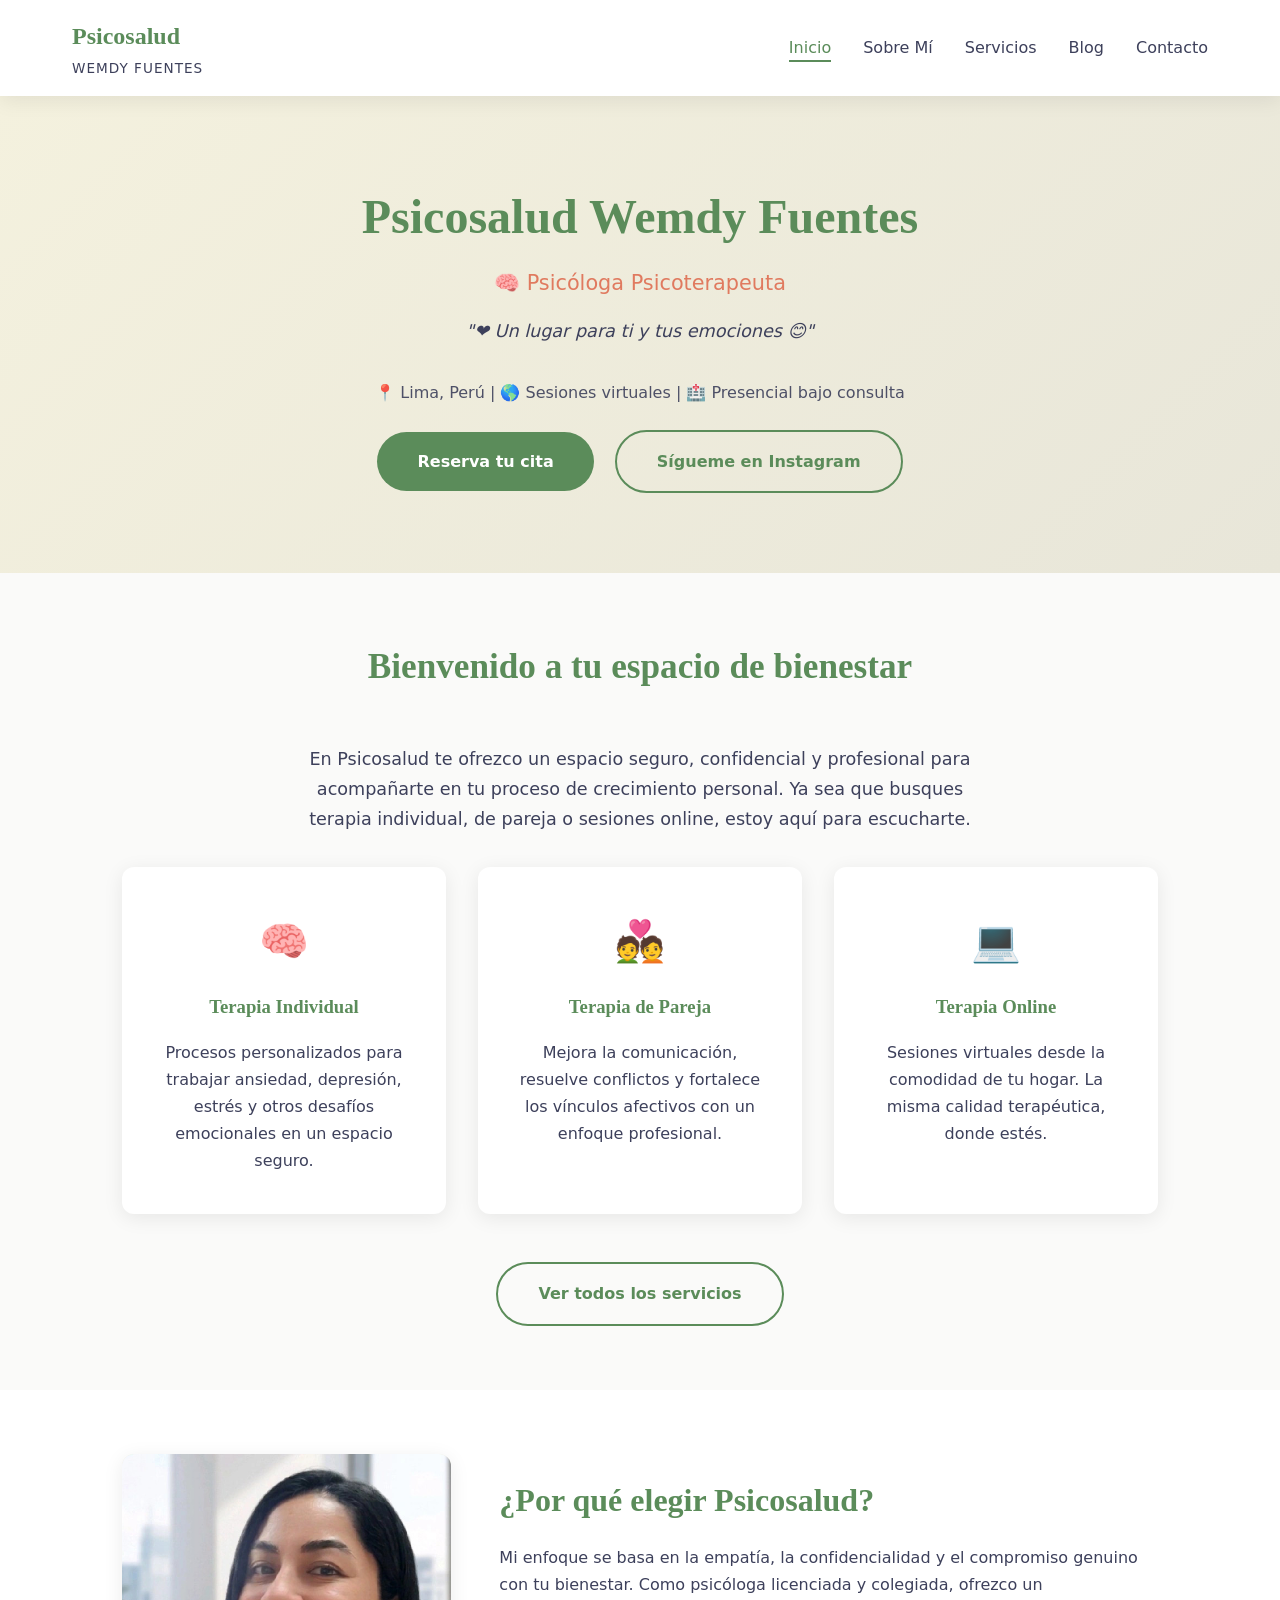
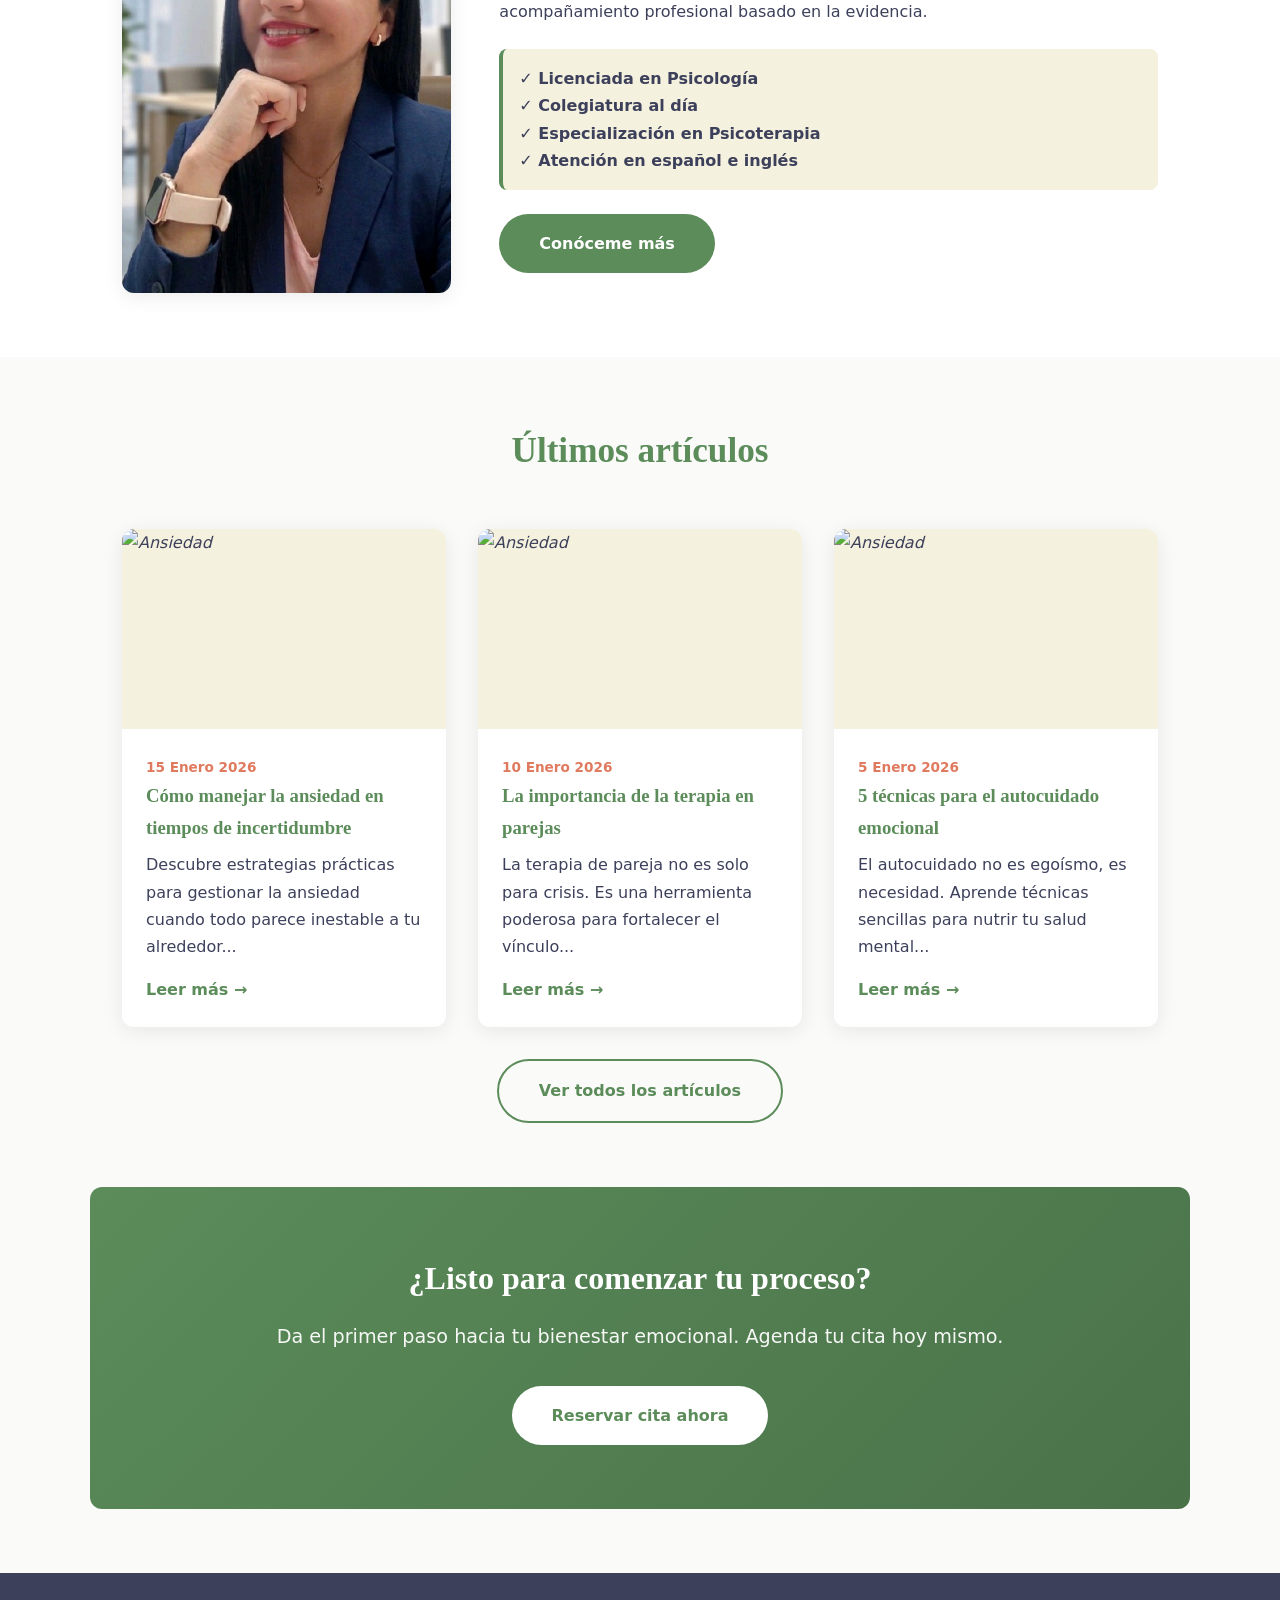
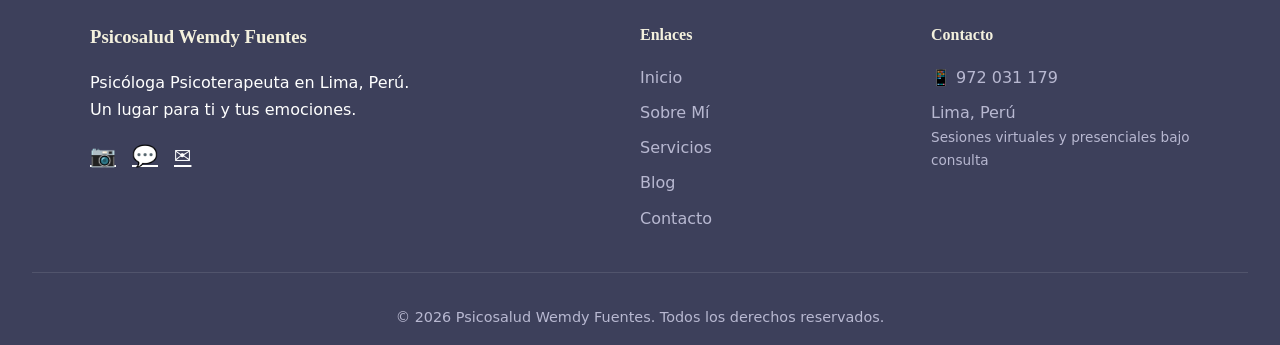
==== index.html @ 4d45596e "primera version web psicosalud wemdy fuentes" ====
<!DOCTYPE html>
<html lang="es">
<head>
  <meta charset="UTF-8">
  <meta name="viewport" content="width=device-width, initial-scale=1.0">
  <meta name="description" content="Psicosalud Wemdy Fuentes - Psicóloga Psicoterapeuta en Lima, Perú. Terapia online y presencial. Un lugar para ti y tus emociones.">
  <title>Psicosalud Wemdy Fuentes | Psicóloga Psicoterapeuta en Lima</title>
  <link rel="stylesheet" href="css/style.css">
</head>
<body>
  <div id="header-placeholder"></div>

  <section class="hero">
    <div class="hero-content">
      <h1>Psicosalud Wemdy Fuentes</h1>
      <p class="subtitle">🧠 Psicóloga Psicoterapeuta</p>
      <p class="tagline">"❤️ Un lugar para ti y tus emociones 😊"</p>
      <p style="margin-bottom: 1.5rem; font-size: 1rem; opacity: 0.9;">
        📍 Lima, Perú | 🌎 Sesiones virtuales | 🏥 Presencial bajo consulta
      </p>
      <a href="contacto.html" class="btn btn-primary">Reserva tu cita</a>
      <a href="https://www.instagram.com/psicosalud.wemdyfuentes" target="_blank" class="btn btn-outline" style="margin-left: 1rem;">Sígueme en Instagram</a>
    </div>
  </section>

  <section class="container">
    <h2 class="section-title">Bienvenido a tu espacio de bienestar</h2>
    <p style="text-align: center; max-width: 700px; margin: 0 auto 2rem; font-size: 1.1rem;">
      En Psicosalud te ofrezco un espacio seguro, confidencial y profesional para 
      acompañarte en tu proceso de crecimiento personal. Ya sea que busques terapia 
      individual, de pareja o sesiones online, estoy aquí para escucharte.
    </p>
    
    <div class="cards-grid">
      <div class="card">
        <div class="card-icon">🧠</div>
        <h3>Terapia Individual</h3>
        <p>Procesos personalizados para trabajar ansiedad, depresión, estrés y otros desafíos emocionales en un espacio seguro.</p>
      </div>
      <div class="card">
        <div class="card-icon">💑</div>
        <h3>Terapia de Pareja</h3>
        <p>Mejora la comunicación, resuelve conflictos y fortalece los vínculos afectivos con un enfoque profesional.</p>
      </div>
      <div class="card">
        <div class="card-icon">💻</div>
        <h3>Terapia Online</h3>
        <p>Sesiones virtuales desde la comodidad de tu hogar. La misma calidad terapéutica, donde estés.</p>
      </div>
    </div>
    
    <div style="text-align: center; margin-top: 3rem;">
      <a href="servicios.html" class="btn btn-outline">Ver todos los servicios</a>
    </div>
  </section>

  <section class="about-section">
    <div class="container about-content">
        <div class="about-img">
        <img src="images/wemdy.jpg" alt="Wemdy Fuentes - Psicóloga Psicoterapeuta en Lima" style="width:100%; height:100%; object-fit:cover; border-radius:12px;">
        </div>
      <div class="about-text">
        <h2>¿Por qué elegir Psicosalud?</h2>
        <p>
          Mi enfoque se basa en la empatía, la confidencialidad y el compromiso 
          genuino con tu bienestar. Como psicóloga licenciada y colegiada, ofrezco 
          un acompañamiento profesional basado en la evidencia.
        </p>
        <div class="credentials">
          <strong>✓ Licenciada en Psicología</strong><br>
          <strong>✓ Colegiatura al día</strong><br>
          <strong>✓ Especialización en Psicoterapia</strong><br>
          <strong>✓ Atención en español e inglés</strong>
        </div>
        <a href="sobre-mi.html" class="btn btn-primary">Conóceme más</a>
      </div>
    </div>
  </section>

  <section class="container">
    <h2 class="section-title">Últimos artículos</h2>
    <div class="blog-grid">
      <article class="blog-card">
            <div class="blog-card-img">
            <img src="https://images.unsplash.com/photo-1638274749450-30c893afe3d1?q=80&w=1335&auto=format&fit=crop&ixlib=rb-4.1.0&ixid=M3wxMjA3fDB8MHxwaG90by1wYWdlfHx8fGVufDB8fHx8fA%3D%3D" alt="Ansiedad" style="width:100%; height:100%; object-fit:cover;">
            </div>
        <div class="blog-card-content">
          <span class="date">15 Enero 2026</span>
          <h3>Cómo manejar la ansiedad en tiempos de incertidumbre</h3>
          <p>Descubre estrategias prácticas para gestionar la ansiedad cuando todo parece inestable a tu alrededor...</p>
          <a href="articulo-ejemplo.html" class="read-more">Leer más →</a>
        </div>
      </article>
      
      <article class="blog-card">
            <div class="blog-card-img">
            <img src="https://plus.unsplash.com/premium_photo-1700353612860-bd8ab8d71f05?q=80&w=2670&auto=format&fit=crop&ixlib=rb-4.1.0&ixid=M3wxMjA3fDB8MHxwaG90by1wYWdlfHx8fGVufDB8fHx8fA%3D%3D" alt="Ansiedad" style="width:100%; height:100%; object-fit:cover;">
            </div>
        <div class="blog-card-content">
          <span class="date">10 Enero 2026</span>
          <h3>La importancia de la terapia en parejas</h3>
          <p>La terapia de pareja no es solo para crisis. Es una herramienta poderosa para fortalecer el vínculo...</p>
          <a href="#" class="read-more">Leer más →</a>
        </div>
      </article>
      
      <article class="blog-card">
            <div class="blog-card-img">
            <img src="https://plus.unsplash.com/premium_photo-1675195905377-e78fccd629c9?q=80&w=1287&auto=format&fit=crop&ixlib=rb-4.1.0&ixid=M3wxMjA3fDB8MHxwaG90by1wYWdlfHx8fGVufDB8fHx8fA%3D%3D" alt="Ansiedad" style="width:100%; height:100%; object-fit:cover;">
            </div>
        <div class="blog-card-content">
          <span class="date">5 Enero 2026</span>
          <h3>5 técnicas para el autocuidado emocional</h3>
          <p>El autocuidado no es egoísmo, es necesidad. Aprende técnicas sencillas para nutrir tu salud mental...</p>
          <a href="#" class="read-more">Leer más →</a>
        </div>
      </article>
    </div>
    
    <div style="text-align: center; margin-top: 2rem;">
      <a href="blog.html" class="btn btn-outline">Ver todos los artículos</a>
    </div>
  </section>

  <section class="container" style="text-align: center; background: linear-gradient(135deg, var(--color-primary) 0%, #4a7249 100%); color: white; border-radius: var(--radius); padding: 4rem 2rem;">
    <h2 style="font-family: var(--font-heading); font-size: 2rem; margin-bottom: 1rem;">¿Listo para comenzar tu proceso?</h2>
    <p style="font-size: 1.2rem; margin-bottom: 2rem; opacity: 0.95;">
      Da el primer paso hacia tu bienestar emocional. Agenda tu cita hoy mismo.
    </p>
    <a href="contacto.html" class="btn" style="background: white; color: var(--color-primary);">Reservar cita ahora</a>
  </section>

  <div id="footer-placeholder"></div>
  <script src="js/main.js"></script>
</body>
</html>
---- css/style.css ----
:root {
  --color-primary: #5B8C5A;    /* Verde bosque - calma y crecimiento */
  --color-secondary: #F4F1DE;  /* Beige cálido */
  --color-accent: #E07A5F;     /* Terracota suave - calidez humana */
  --color-text: #3D405B;       /* Azul grisáceo */
  --color-light: #FFFFFF;
  --color-bg: #FAFAF9;
  --font-main: 'Segoe UI', system-ui, -apple-system, sans-serif;
  --font-heading: 'Georgia', 'Times New Roman', serif;
  --shadow: 0 4px 20px rgba(0,0,0,0.08);
  --radius: 12px;
}

* { margin: 0; padding: 0; box-sizing: border-box; }

body {
  font-family: var(--font-main);
  color: var(--color-text);
  background-color: var(--color-bg);
  line-height: 1.7;
}

/* ===== HEADER ===== */
header {
  background: var(--color-light);
  box-shadow: var(--shadow);
  position: sticky;
  top: 0;
  z-index: 1000;
}

.header-container {
  max-width: 1200px;
  margin: 0 auto;
  padding: 1rem 2rem;
  display: flex;
  justify-content: space-between;
  align-items: center;
}

.logo a {
  text-decoration: none;
  color: var(--color-primary);
  font-family: var(--font-heading);
  font-size: 1.5rem;
  font-weight: bold;
}

.logo span {
  display: block;
  font-size: 0.85rem;
  color: var(--color-text);
  font-family: var(--font-main);
  font-weight: 400;
  letter-spacing: 1px;
}

nav ul {
  display: flex;
  list-style: none;
  gap: 2rem;
}

nav a {
  text-decoration: none;
  color: var(--color-text);
  font-weight: 500;
  transition: color 0.3s;
  position: relative;
}

nav a:hover, nav a.active {
  color: var(--color-primary);
}

nav a.active::after {
  content: '';
  position: absolute;
  bottom: -5px;
  left: 0;
  width: 100%;
  height: 2px;
  background: var(--color-primary);
}

.mobile-menu-btn {
  display: none;
  background: none;
  border: none;
  font-size: 1.5rem;
  cursor: pointer;
  color: var(--color-primary);
}

/* ===== HERO ===== */
.hero {
  background: linear-gradient(135deg, var(--color-secondary) 0%, #E8E6D9 100%);
  padding: 5rem 2rem;
  text-align: center;
  position: relative;
  overflow: hidden;
}

.hero-content {
  max-width: 800px;
  margin: 0 auto;
}

.hero h1 {
  font-family: var(--font-heading);
  font-size: 3rem;
  color: var(--color-primary);
  margin-bottom: 0.5rem;
}

.hero .subtitle {
  font-size: 1.3rem;
  color: var(--color-accent);
  margin-bottom: 1rem;
  font-weight: 500;
}

.hero .tagline {
  font-size: 1.1rem;
  color: var(--color-text);
  margin-bottom: 2rem;
  font-style: italic;
}

/* ===== BOTONES ===== */
.btn {
  display: inline-block;
  padding: 1rem 2.5rem;
  border-radius: 50px;
  text-decoration: none;
  font-weight: 600;
  transition: all 0.3s;
  border: none;
  cursor: pointer;
  font-size: 1rem;
}

.btn-primary {
  background: var(--color-primary);
  color: white;
}

.btn-primary:hover {
  background: #4a7249;
  transform: translateY(-2px);
  box-shadow: 0 5px 15px rgba(91,140,90,0.3);
}

.btn-accent {
  background: var(--color-accent);
  color: white;
}

.btn-accent:hover {
  background: #c96a52;
  transform: translateY(-2px);
}

.btn-outline {
  background: transparent;
  color: var(--color-primary);
  border: 2px solid var(--color-primary);
}

.btn-outline:hover {
  background: var(--color-primary);
  color: white;
}

/* ===== SECCIONES ===== */
.container {
  max-width: 1100px;
  margin: 0 auto;
  padding: 4rem 2rem;
}

.section-title {
  font-family: var(--font-heading);
  font-size: 2.2rem;
  color: var(--color-primary);
  text-align: center;
  margin-bottom: 3rem;
}

/* ===== CARDS ===== */
.cards-grid {
  display: grid;
  grid-template-columns: repeat(auto-fit, minmax(280px, 1fr));
  gap: 2rem;
  margin-top: 2rem;
}

.card {
  background: white;
  padding: 2.5rem;
  border-radius: var(--radius);
  box-shadow: var(--shadow);
  transition: transform 0.3s;
  text-align: center;
}

.card:hover {
  transform: translateY(-5px);
}

.card-icon {
  font-size: 2.5rem;
  margin-bottom: 1rem;
}

.card h3 {
  color: var(--color-primary);
  margin-bottom: 1rem;
  font-family: var(--font-heading);
}

/* ===== ABOUT SECTION ===== */
.about-section {
  background: white;
}

.about-content {
  display: grid;
  grid-template-columns: 1fr 2fr;
  gap: 3rem;
  align-items: center;
}

.about-img {
  width: 100%;
  border-radius: var(--radius);
  box-shadow: var(--shadow);
  object-fit: cover;
  aspect-ratio: 3/4;
  background: var(--color-secondary); /* placeholder color */
  display: flex;
  align-items: center;
  justify-content: center;
  color: var(--color-text);
  font-style: italic;
}

.about-text h2 {
  font-family: var(--font-heading);
  color: var(--color-primary);
  margin-bottom: 1rem;
  font-size: 2rem;
}

.about-text .credentials {
  background: var(--color-secondary);
  padding: 1rem;
  border-radius: 8px;
  margin: 1.5rem 0;
  border-left: 4px solid var(--color-primary);
}

/* ===== SERVICIOS ===== */
.service-card {
  text-align: left;
  border-top: 4px solid var(--color-primary);
}

.service-card .duration {
  display: inline-block;
  background: var(--color-secondary);
  padding: 0.3rem 1rem;
  border-radius: 20px;
  font-size: 0.85rem;
  margin-bottom: 1rem;
  color: var(--color-text);
}

/* ===== BLOG ===== */
.blog-grid {
  display: grid;
  grid-template-columns: repeat(auto-fit, minmax(300px, 1fr));
  gap: 2rem;
}

.blog-card {
  background: white;
  border-radius: var(--radius);
  overflow: hidden;
  box-shadow: var(--shadow);
  transition: transform 0.3s;
}

.blog-card:hover {
  transform: translateY(-3px);
}

.blog-card-img {
  height: 200px;
  background: var(--color-secondary);
  display: flex;
  align-items: center;
  justify-content: center;
  color: var(--color-text);
  font-style: italic;
}

.blog-card-content {
  padding: 1.5rem;
}

.blog-card .date {
  color: var(--color-accent);
  font-size: 0.85rem;
  font-weight: 600;
  margin-bottom: 0.5rem;
}

.blog-card h3 {
  color: var(--color-primary);
  margin-bottom: 0.5rem;
  font-family: var(--font-heading);
}

.read-more {
  color: var(--color-primary);
  text-decoration: none;
  font-weight: 600;
  display: inline-flex;
  align-items: center;
  gap: 0.5rem;
  margin-top: 1rem;
}

/* ===== CONTACTO ===== */
.contact-grid {
  display: grid;
  grid-template-columns: 1fr 1fr;
  gap: 3rem;
}

.contact-info h3 {
  color: var(--color-primary);
  margin: 1.5rem 0 0.5rem;
  font-family: var(--font-heading);
}

.contact-item {
  display: flex;
  align-items: center;
  gap: 1rem;
  margin-bottom: 1rem;
}

.contact-item a {
  color: var(--color-text);
  text-decoration: none;
  transition: color 0.3s;
}

.contact-item a:hover {
  color: var(--color-primary);
}

.contact-form {
  background: white;
  padding: 2.5rem;
  border-radius: var(--radius);
  box-shadow: var(--shadow);
}

.form-group {
  margin-bottom: 1.5rem;
}

.form-group label {
  display: block;
  margin-bottom: 0.5rem;
  font-weight: 500;
  color: var(--color-primary);
}

.form-group input,
.form-group textarea,
.form-group select {
  width: 100%;
  padding: 0.8rem;
  border: 2px solid #e0e0e0;
  border-radius: 8px;
  font-family: inherit;
  font-size: 1rem;
  transition: border-color 0.3s;
}

.form-group input:focus,
.form-group textarea:focus,
.form-group select:focus {
  outline: none;
  border-color: var(--color-primary);
}

/* ===== CALENDLY ===== */
.calendly-container {
  background: white;
  padding: 2rem;
  border-radius: var(--radius);
  box-shadow: var(--shadow);
  margin-top: 2rem;
}

/* ===== FOOTER ===== */
footer {
  background: var(--color-text);
  color: white;
  padding: 3rem 2rem 1rem;
  margin-top: 4rem;
}

.footer-content {
  max-width: 1100px;
  margin: 0 auto;
  display: grid;
  grid-template-columns: 2fr 1fr 1fr;
  gap: 2rem;
  margin-bottom: 2rem;
}

.footer-brand h3 {
  font-family: var(--font-heading);
  color: var(--color-secondary);
  margin-bottom: 1rem;
}

.footer-links h4 {
  color: var(--color-secondary);
  margin-bottom: 1rem;
  font-family: var(--font-heading);
}

.footer-links a {
  color: #B8B8D1;
  text-decoration: none;
  display: block;
  margin-bottom: 0.5rem;
  transition: color 0.3s;
}

.footer-links a:hover {
  color: white;
}

.footer-bottom {
  text-align: center;
  padding-top: 2rem;
  border-top: 1px solid rgba(255,255,255,0.1);
  color: #B8B8D1;
  font-size: 0.9rem;
}

.social-links {
  display: flex;
  gap: 1rem;
  margin-top: 1rem;
}

.social-links a {
  color: white;
  font-size: 1.3rem;
  transition: color 0.3s;
}

.social-links a:hover {
  color: var(--color-accent);
}

/* ===== ARTICULO ===== */
.article-content {
  max-width: 800px;
  margin: 0 auto;
  background: white;
  padding: 3rem;
  border-radius: var(--radius);
  box-shadow: var(--shadow);
}

.article-meta {
  color: var(--color-accent);
  font-weight: 600;
  margin-bottom: 1rem;
}

.article-content h1 {
  font-family: var(--font-heading);
  color: var(--color-primary);
  font-size: 2.5rem;
  margin-bottom: 1.5rem;
  line-height: 1.2;
}

.article-content h2 {
  color: var(--color-primary);
  margin: 2rem 0 1rem;
  font-family: var(--font-heading);
}

.article-content p {
  margin-bottom: 1rem;
  text-align: justify;
}

/* ===== RESPONSIVE ===== */
@media (max-width: 768px) {
  .mobile-menu-btn { display: block; }
  
  nav ul {
    display: none;
    position: absolute;
    top: 100%;
    left: 0;
    width: 100%;
    background: white;
    flex-direction: column;
    padding: 1rem;
    box-shadow: var(--shadow);
    gap: 1rem;
  }
  
  nav ul.active { display: flex; }
  
  .hero h1 { font-size: 2rem; }
  
  .about-content,
  .contact-grid,
  .footer-content {
    grid-template-columns: 1fr;
  }
  
  .container { padding: 2rem 1rem; }
  
  .article-content { padding: 1.5rem; }
}
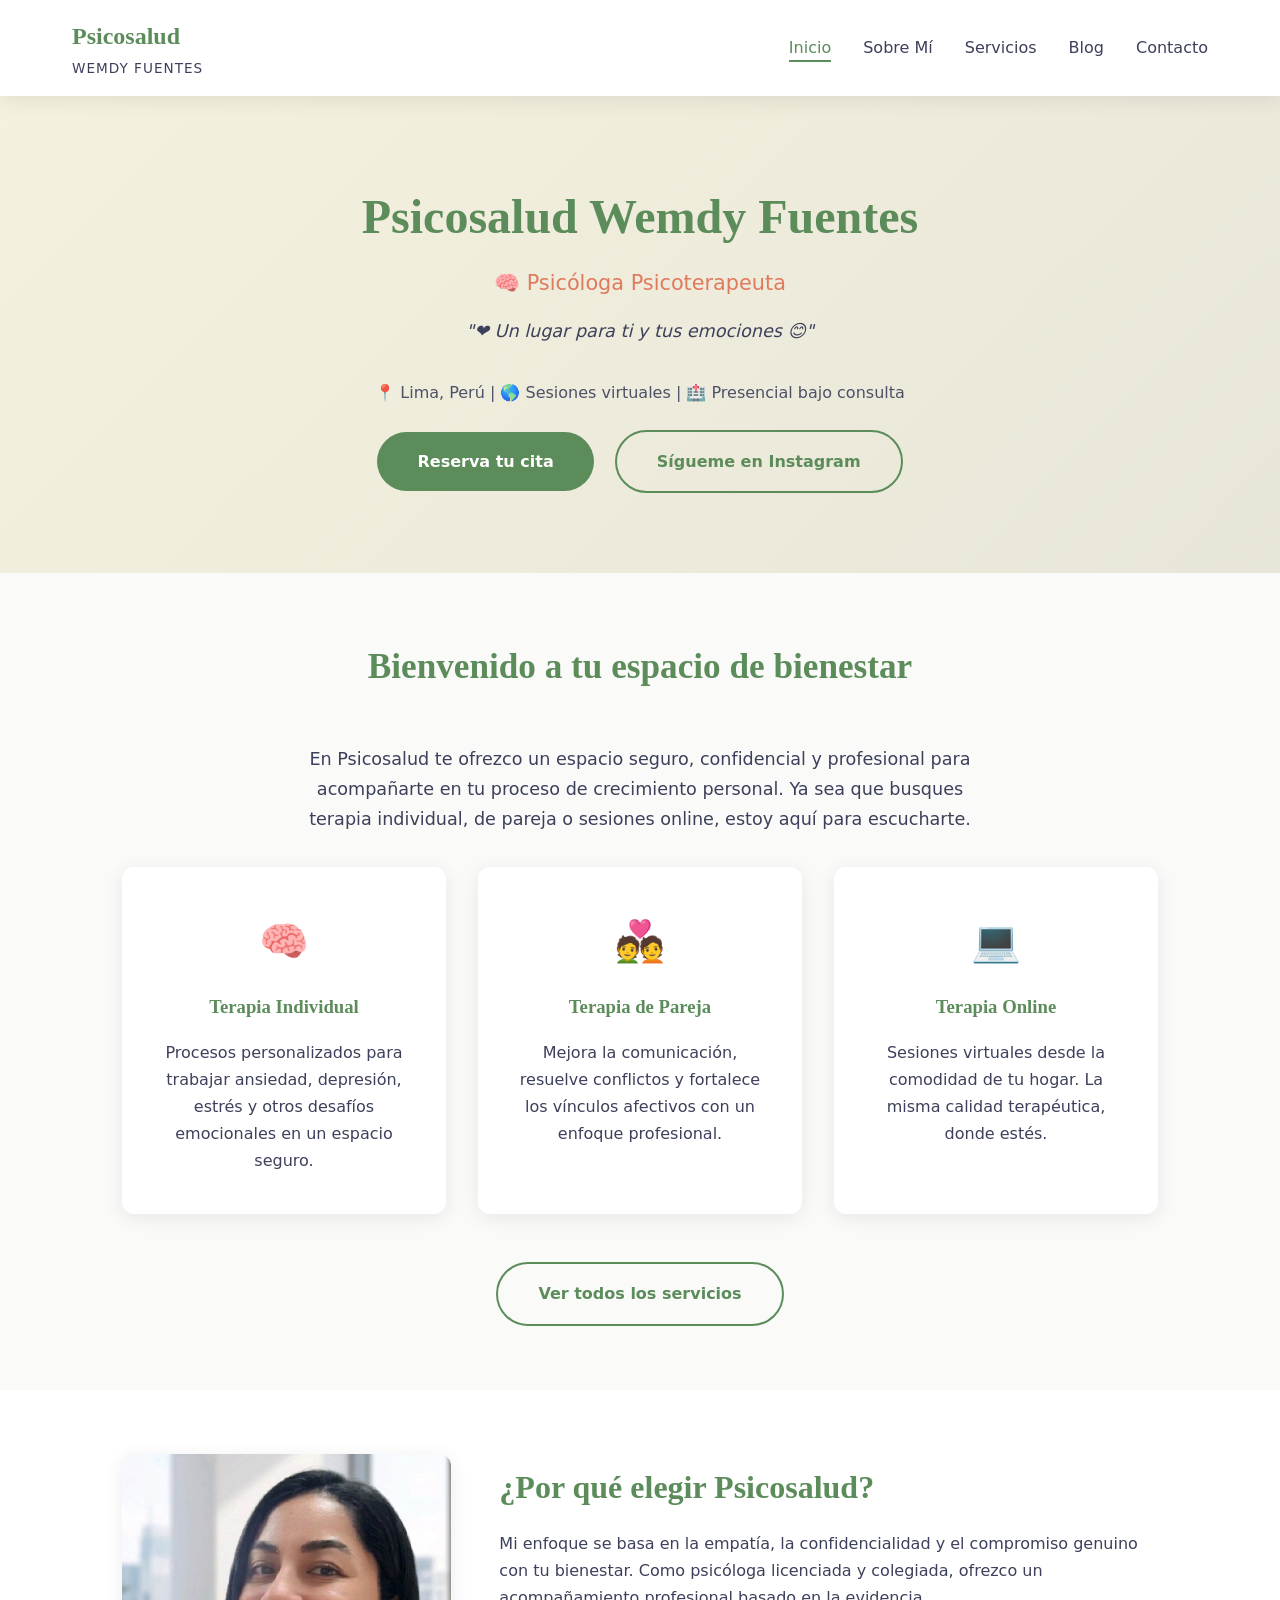
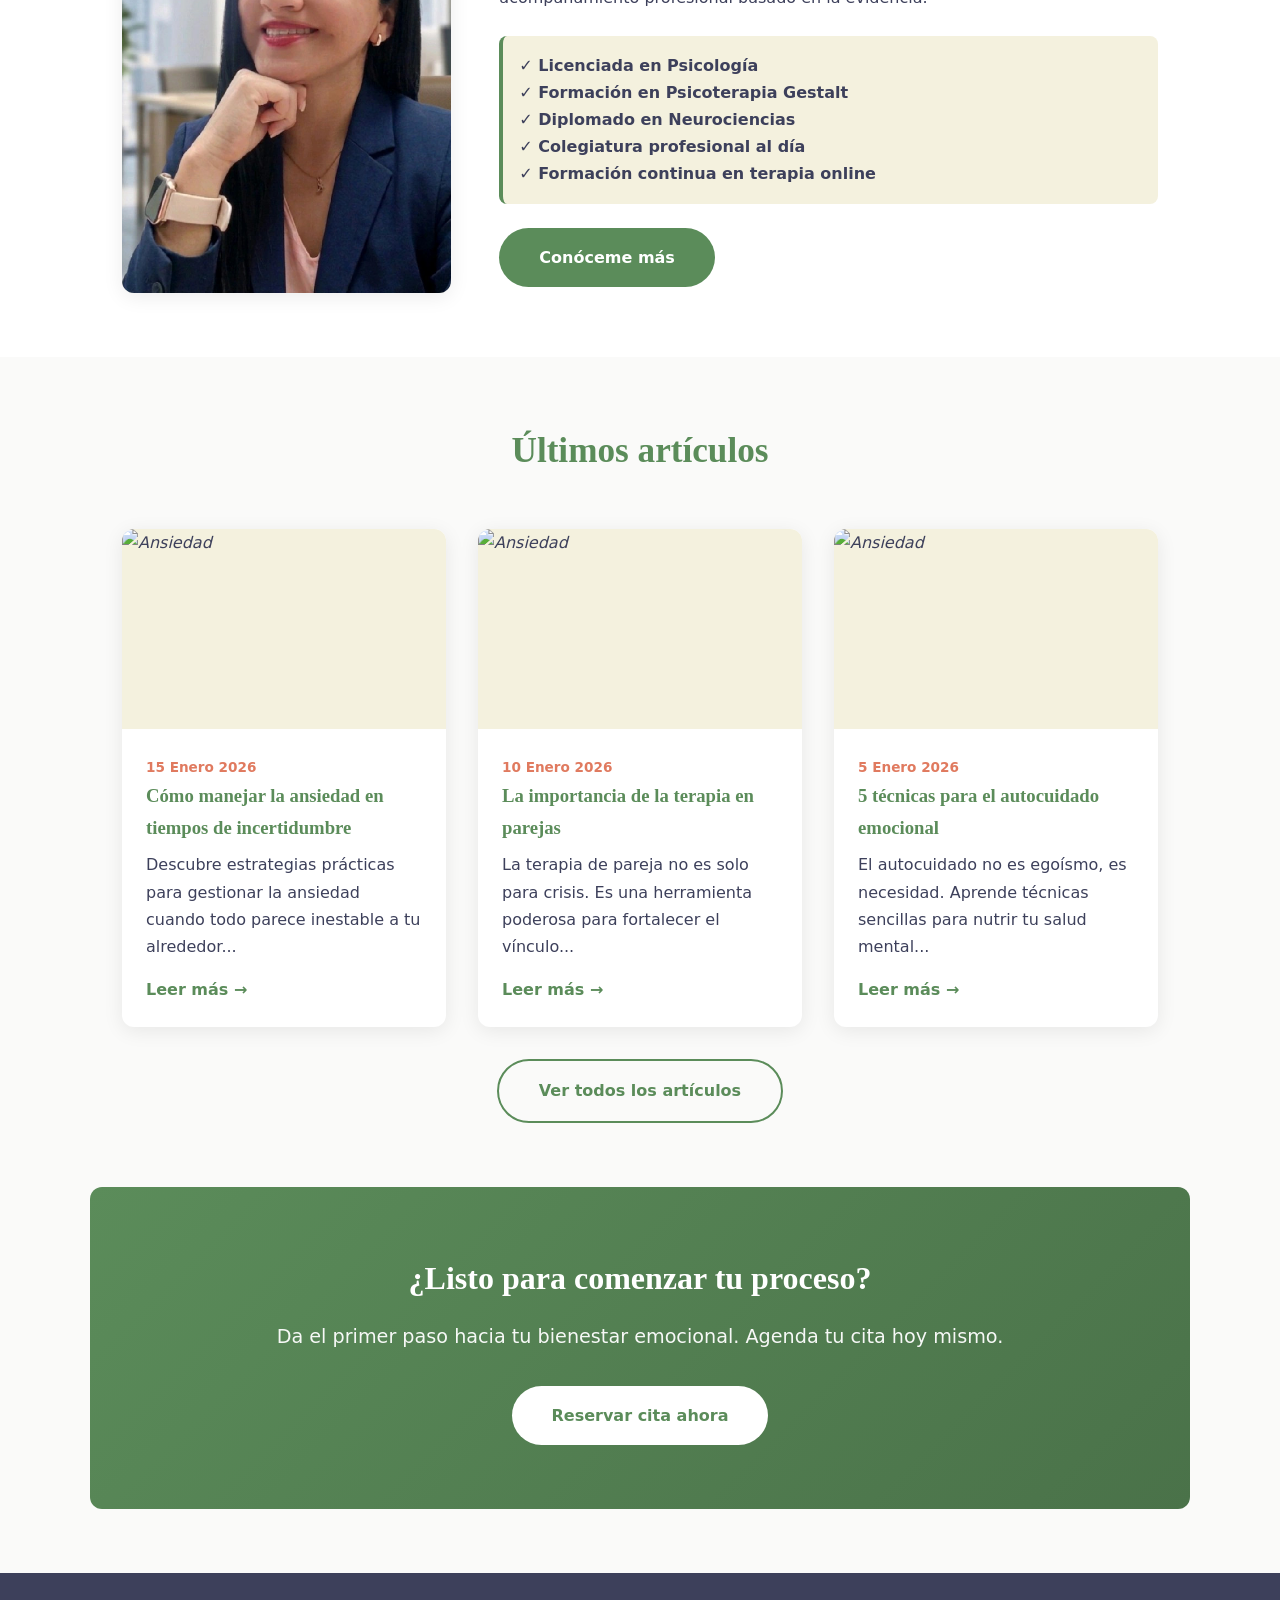
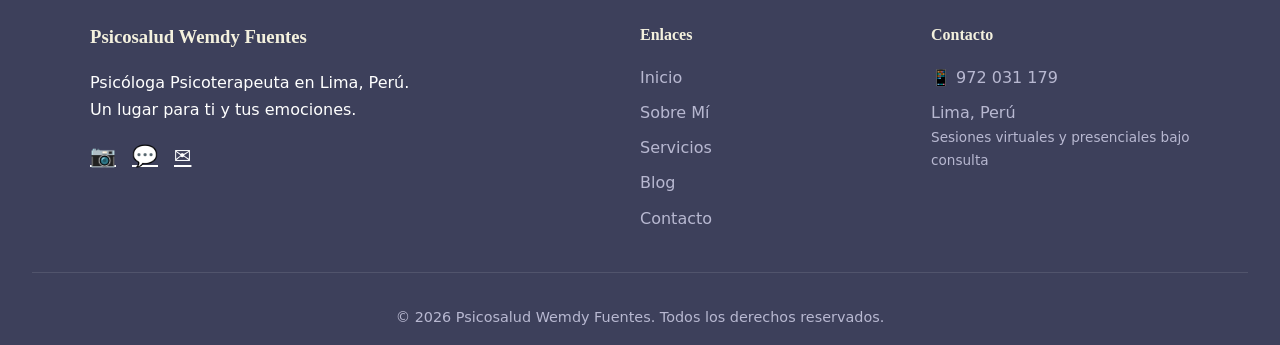
==== commit 45b825e4: "Index Actualizando detalles" ====
--- a/index.html
+++ b/index.html
@@ -68,9 +68,10 @@
         </p>
         <div class="credentials">
           <strong>✓ Licenciada en Psicología</strong><br>
-          <strong>✓ Colegiatura al día</strong><br>
-          <strong>✓ Especialización en Psicoterapia</strong><br>
-          <strong>✓ Atención en español e inglés</strong>
+          <strong>✓ Formación en Psicoterapia Gestalt</strong><br>
+          <strong>✓ Diplomado en Neurociencias</strong><br>
+          <strong>✓ Colegiatura profesional al día</strong><br>
+          <strong>✓ Formación continua en terapia online</strong>
         </div>
         <a href="sobre-mi.html" class="btn btn-primary">Conóceme más</a>
       </div>
@@ -88,7 +89,7 @@
           <span class="date">15 Enero 2026</span>
           <h3>Cómo manejar la ansiedad en tiempos de incertidumbre</h3>
           <p>Descubre estrategias prácticas para gestionar la ansiedad cuando todo parece inestable a tu alrededor...</p>
-          <a href="articulo-ejemplo.html" class="read-more">Leer más →</a>
+          <a href="articulo-ansiedad.html" class="read-more">Leer más →</a>
         </div>
       </article>
       
@@ -100,7 +101,7 @@
           <span class="date">10 Enero 2026</span>
           <h3>La importancia de la terapia en parejas</h3>
           <p>La terapia de pareja no es solo para crisis. Es una herramienta poderosa para fortalecer el vínculo...</p>
-          <a href="#" class="read-more">Leer más →</a>
+          <a href="articulo-pareja.html" class="read-more">Leer más →</a>
         </div>
       </article>
       
@@ -112,7 +113,7 @@
           <span class="date">5 Enero 2026</span>
           <h3>5 técnicas para el autocuidado emocional</h3>
           <p>El autocuidado no es egoísmo, es necesidad. Aprende técnicas sencillas para nutrir tu salud mental...</p>
-          <a href="#" class="read-more">Leer más →</a>
+          <a href="articulo-autocuidado.html" class="read-more">Leer más →</a>
         </div>
       </article>
     </div>
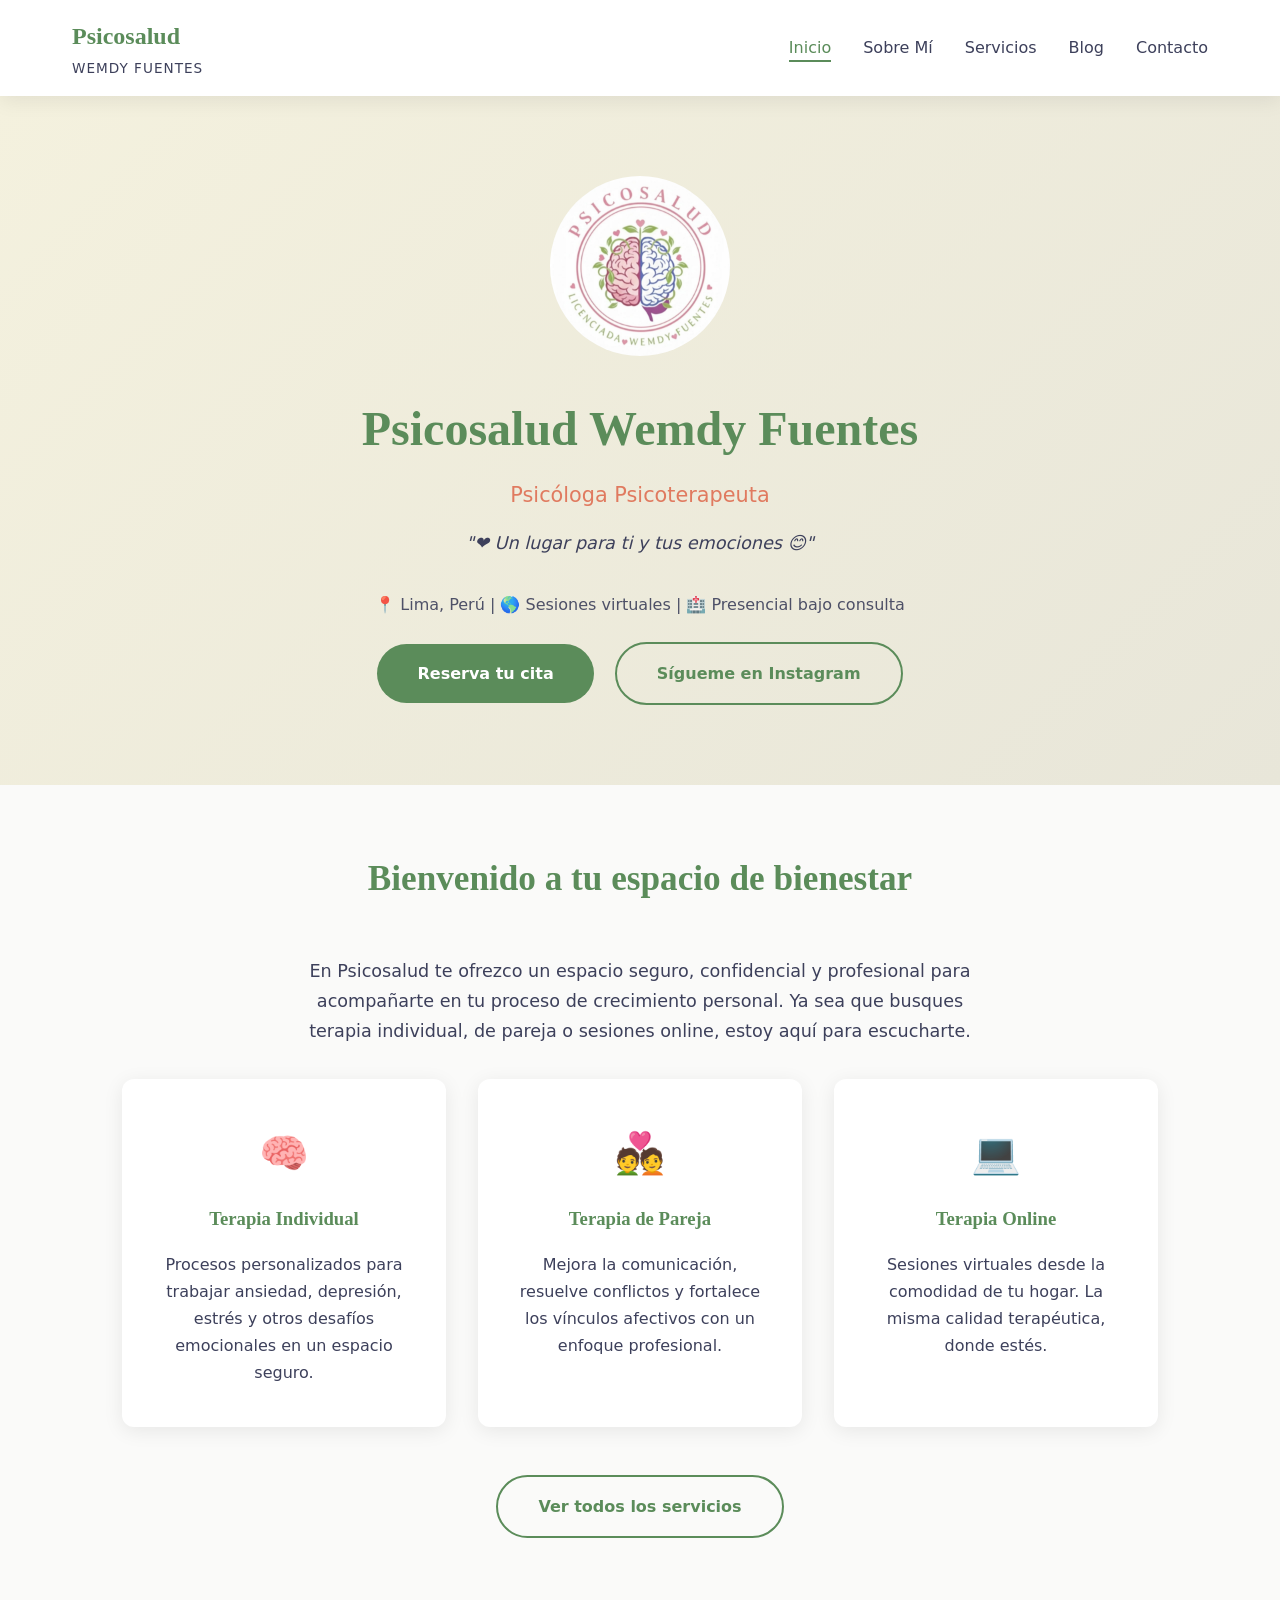
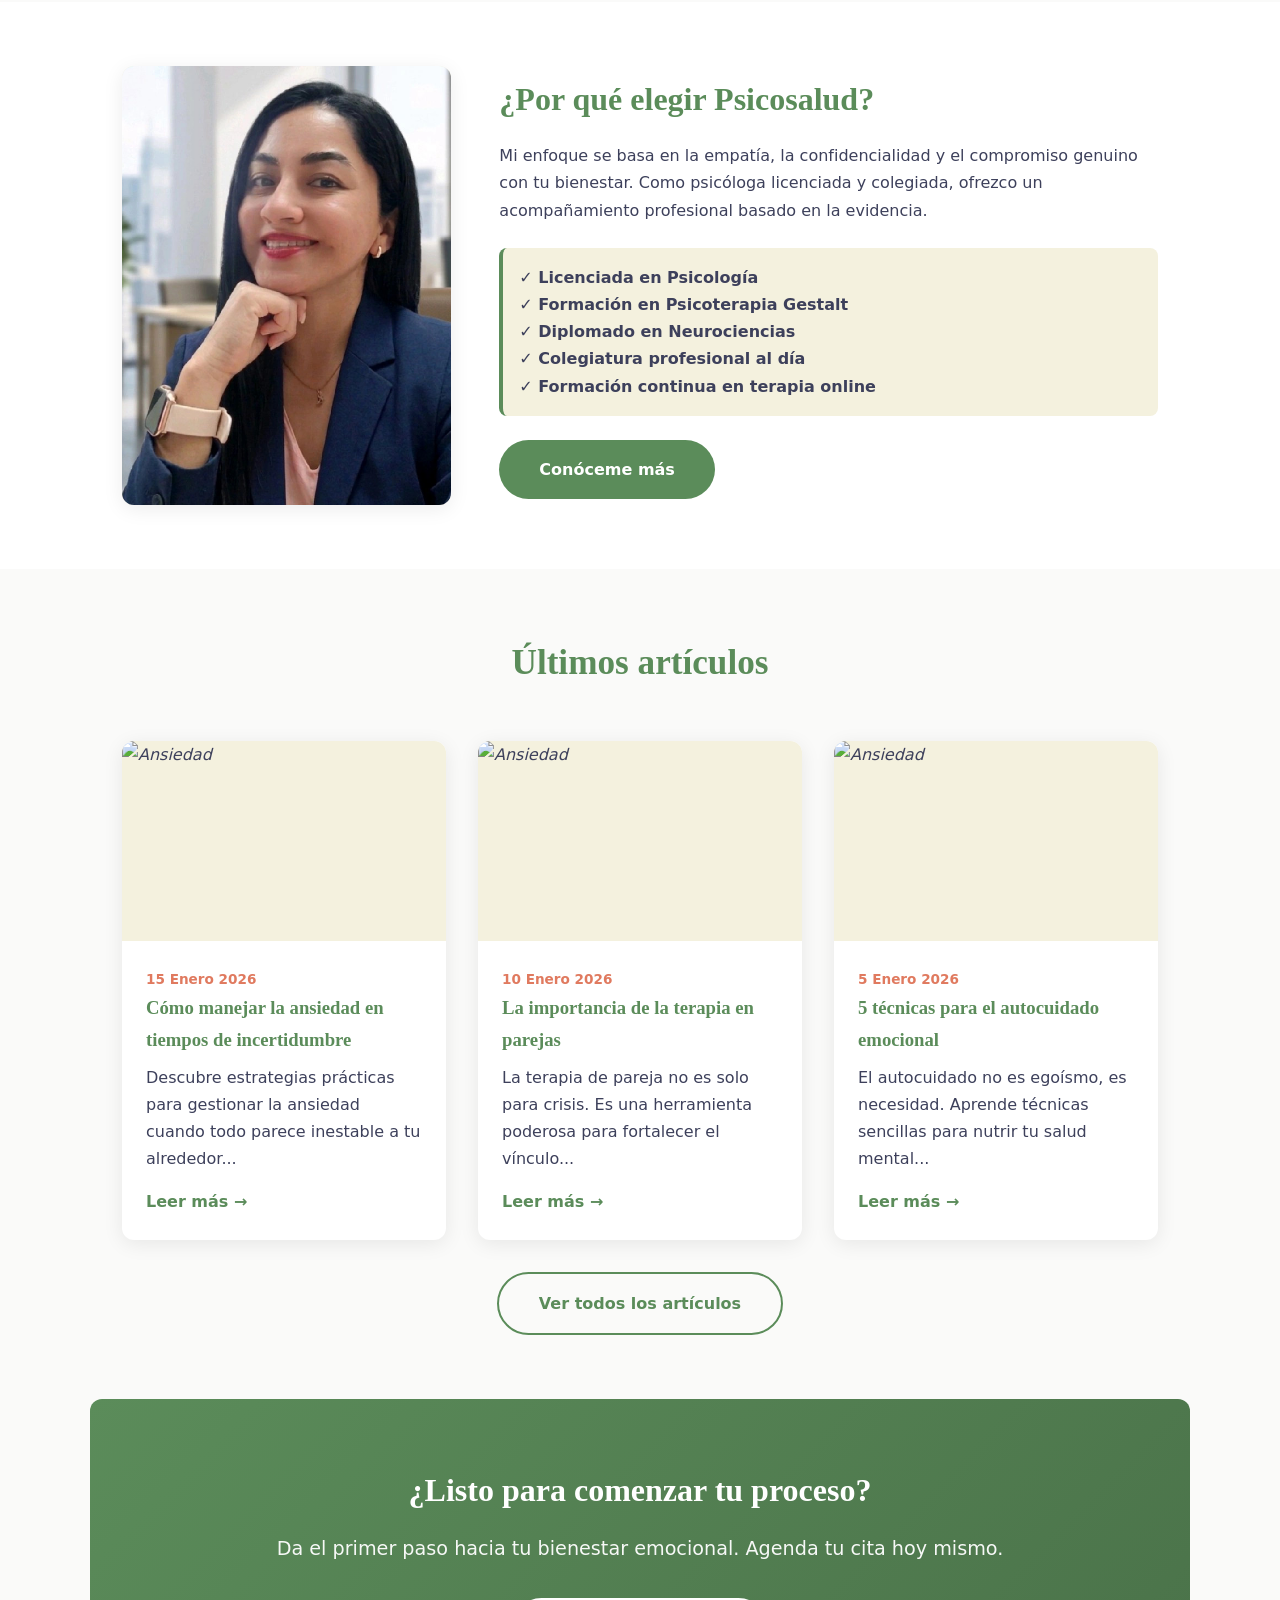
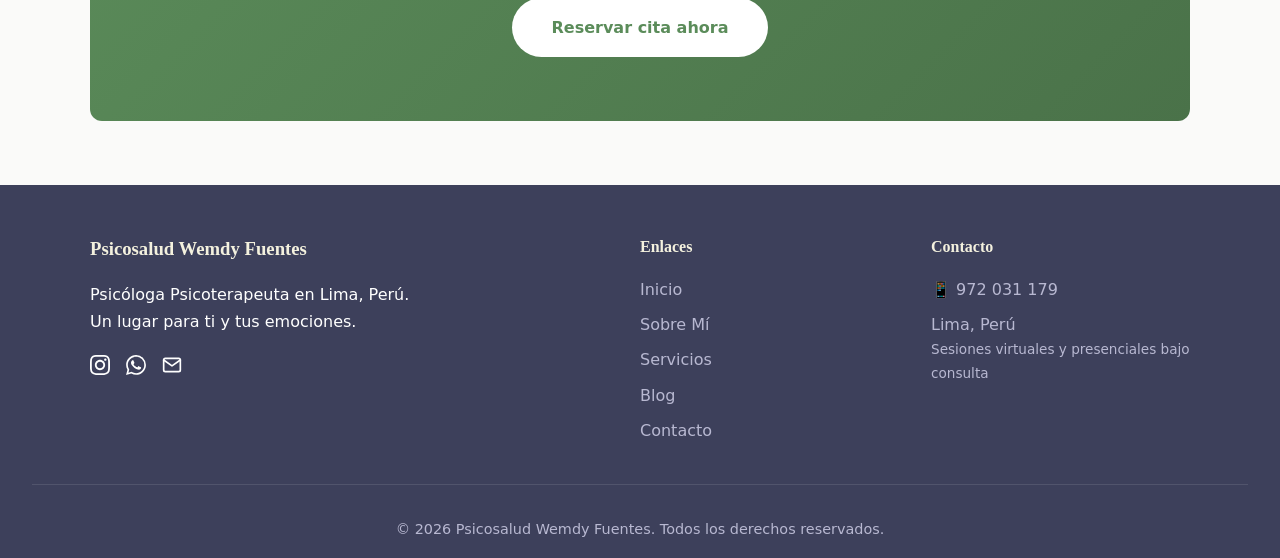
==== commit 8e0b7e03: "Agregado logo oficial de prsicosalud en hero" ====
--- a/index.html
+++ b/index.html
@@ -12,8 +12,11 @@
 
   <section class="hero">
     <div class="hero-content">
-      <h1>Psicosalud Wemdy Fuentes</h1>
-      <p class="subtitle">🧠 Psicóloga Psicoterapeuta</p>
+        <div style="margin-bottom: 1.5rem;">
+          <img src="images/logo.jpg" alt="Logo Psicosalud Wemdy Fuentes" style="max-width: 180px; border-radius: 50%;">
+        </div>
+        <h1>Psicosalud Wemdy Fuentes</h1>
+        <p class="subtitle">Psicóloga Psicoterapeuta</p>
       <p class="tagline">"❤️ Un lugar para ti y tus emociones 😊"</p>
       <p style="margin-bottom: 1.5rem; font-size: 1rem; opacity: 0.9;">
         📍 Lima, Perú | 🌎 Sesiones virtuales | 🏥 Presencial bajo consulta
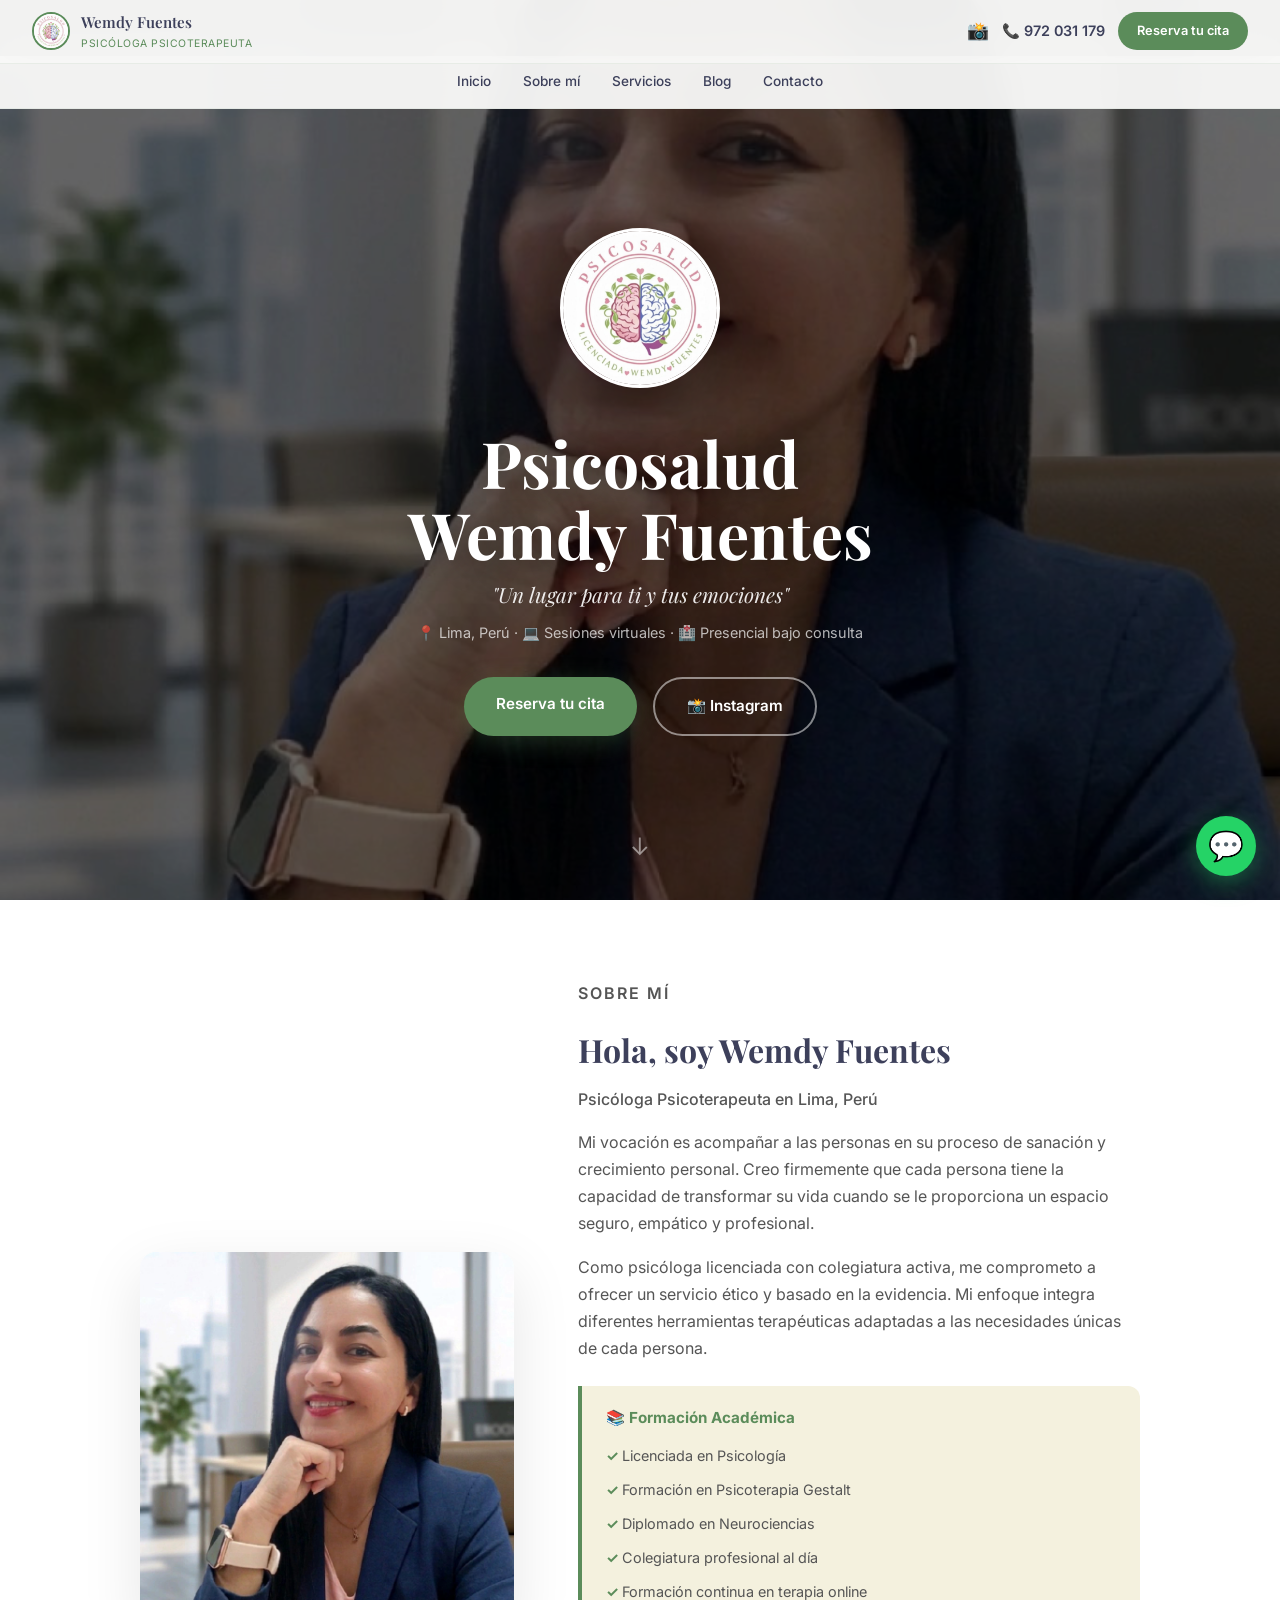
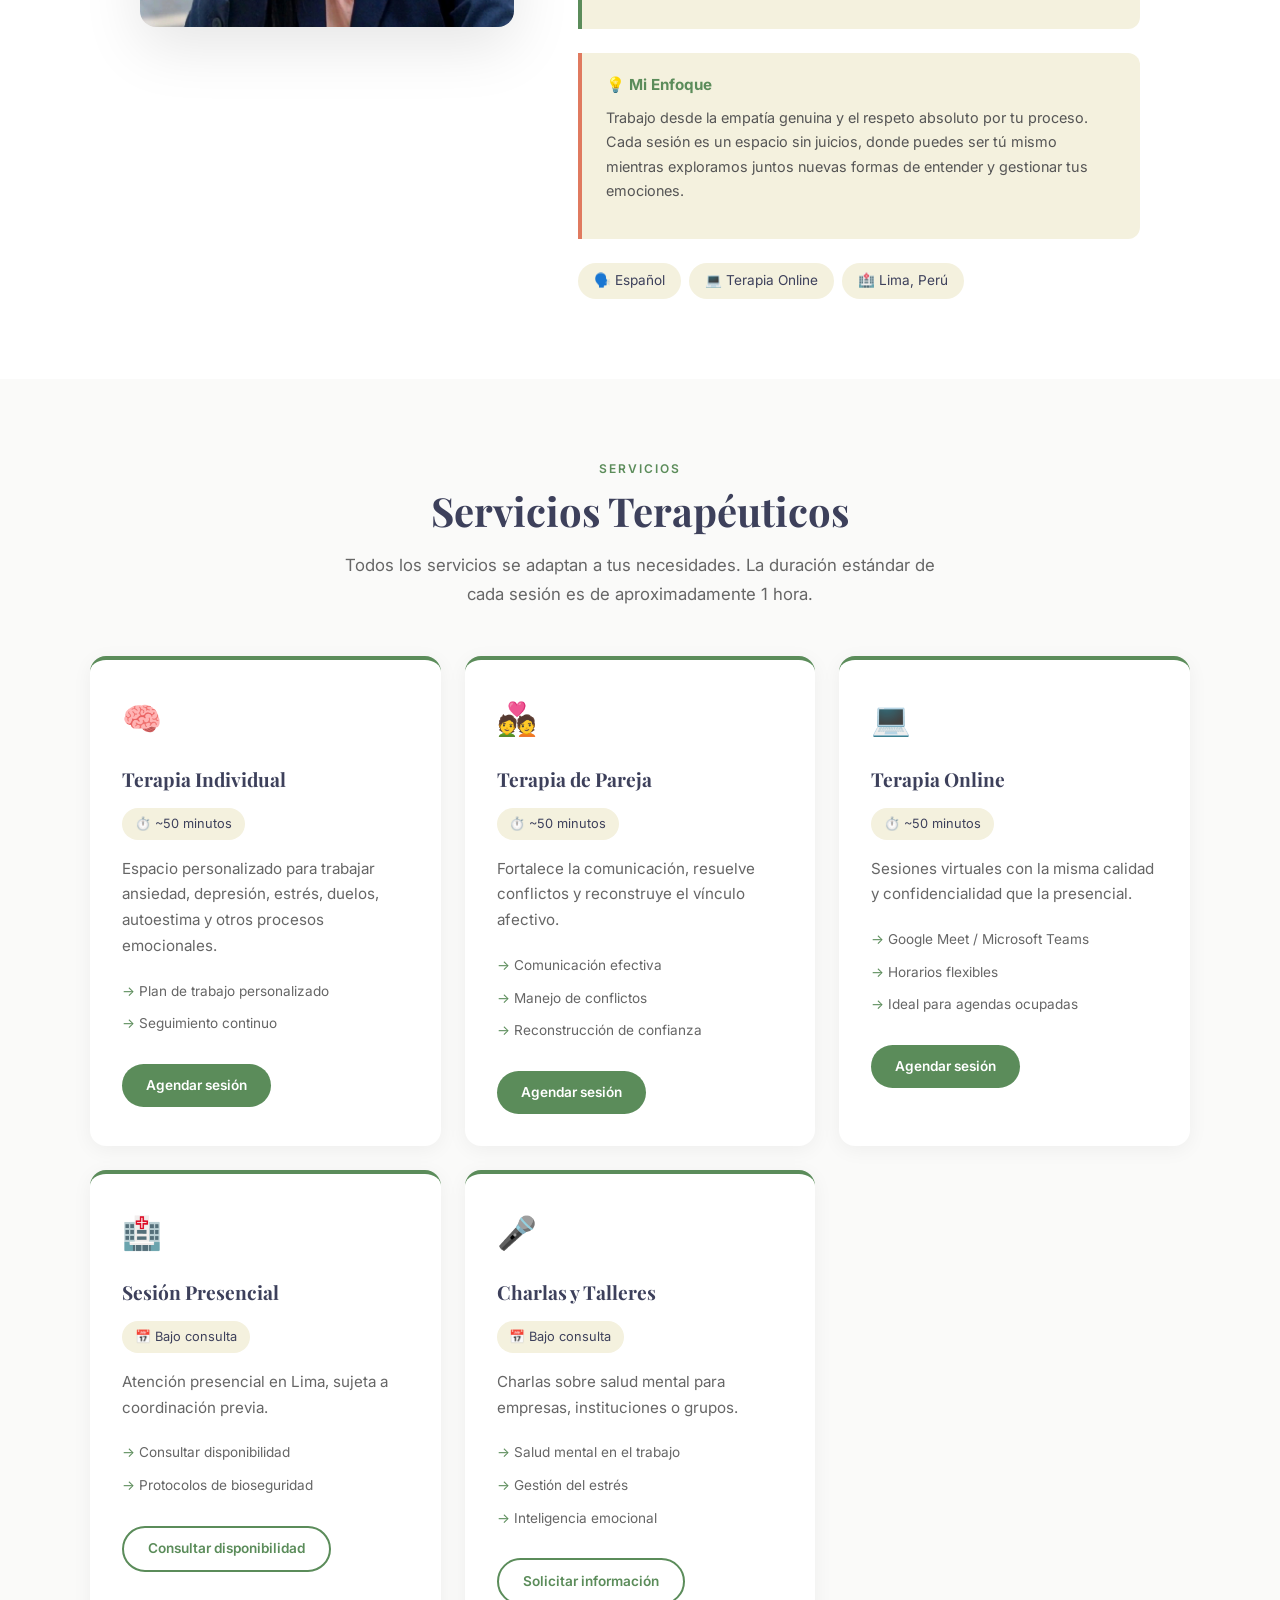
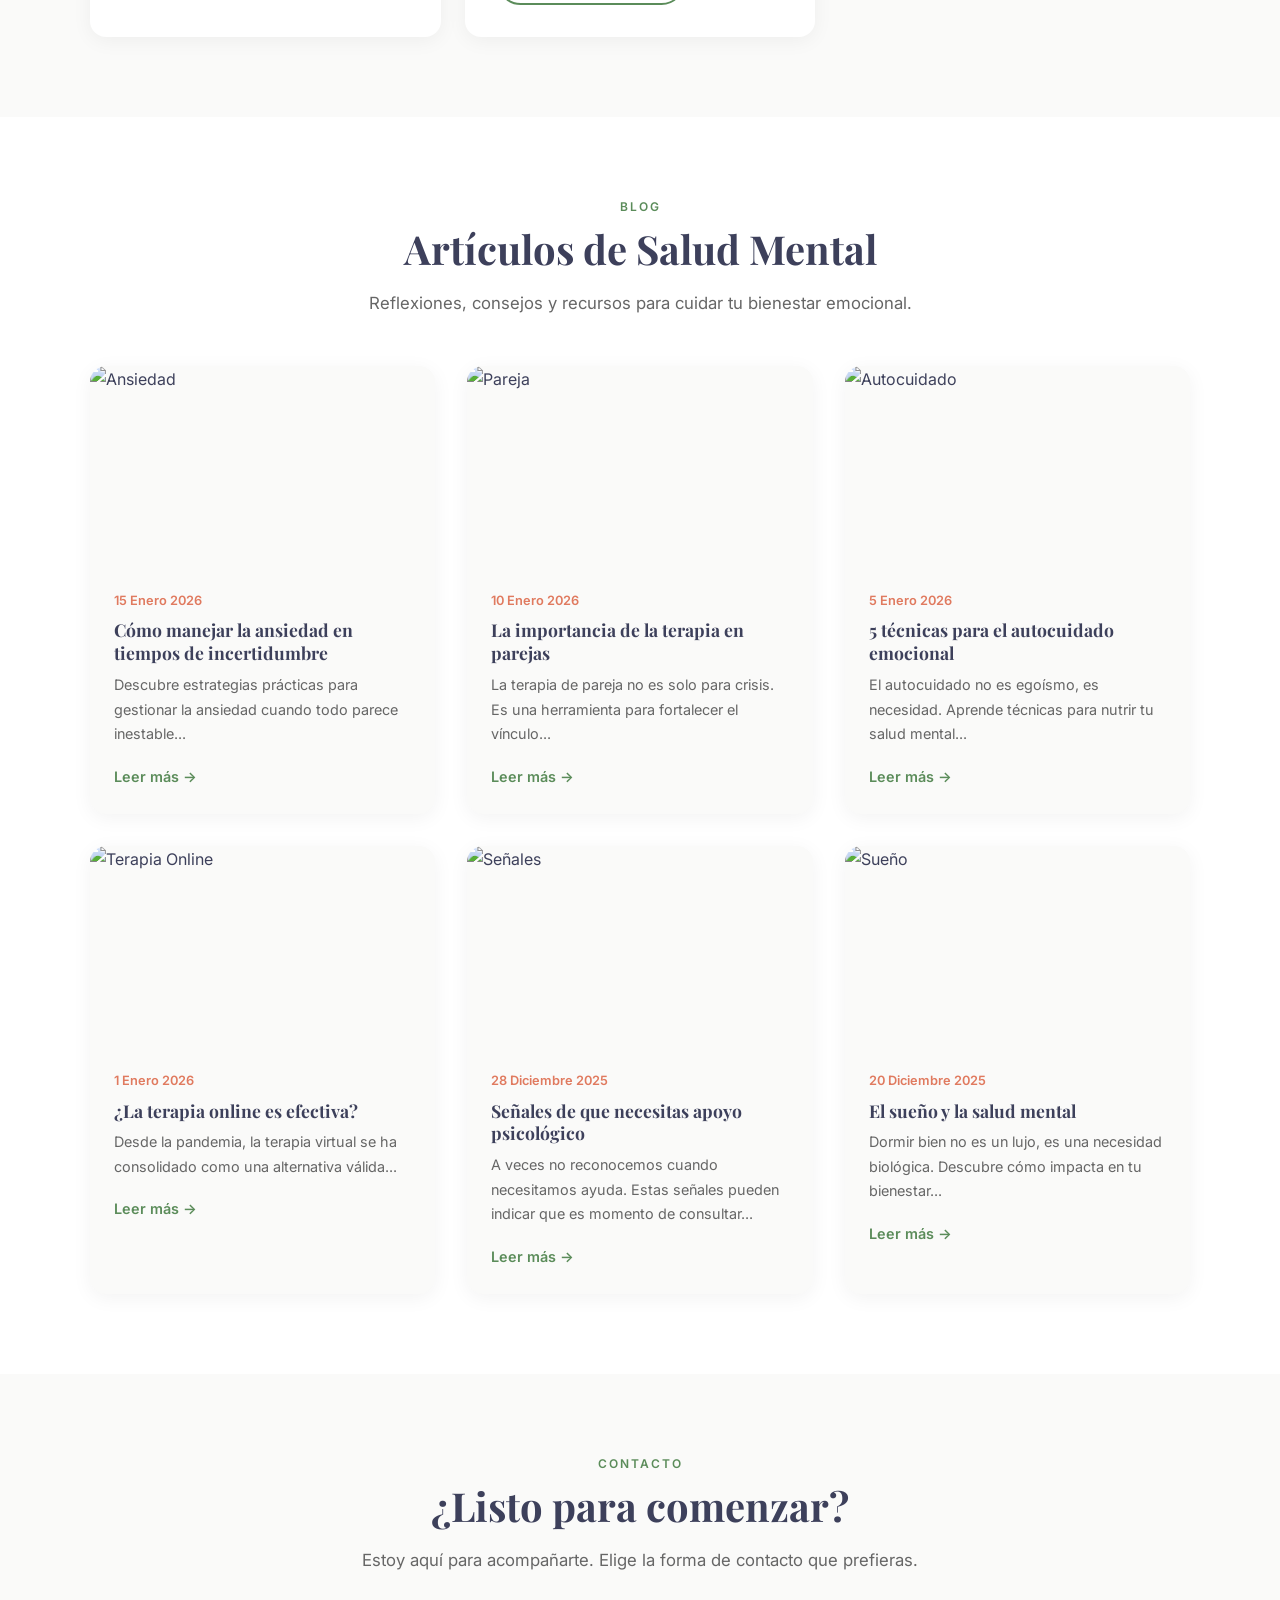
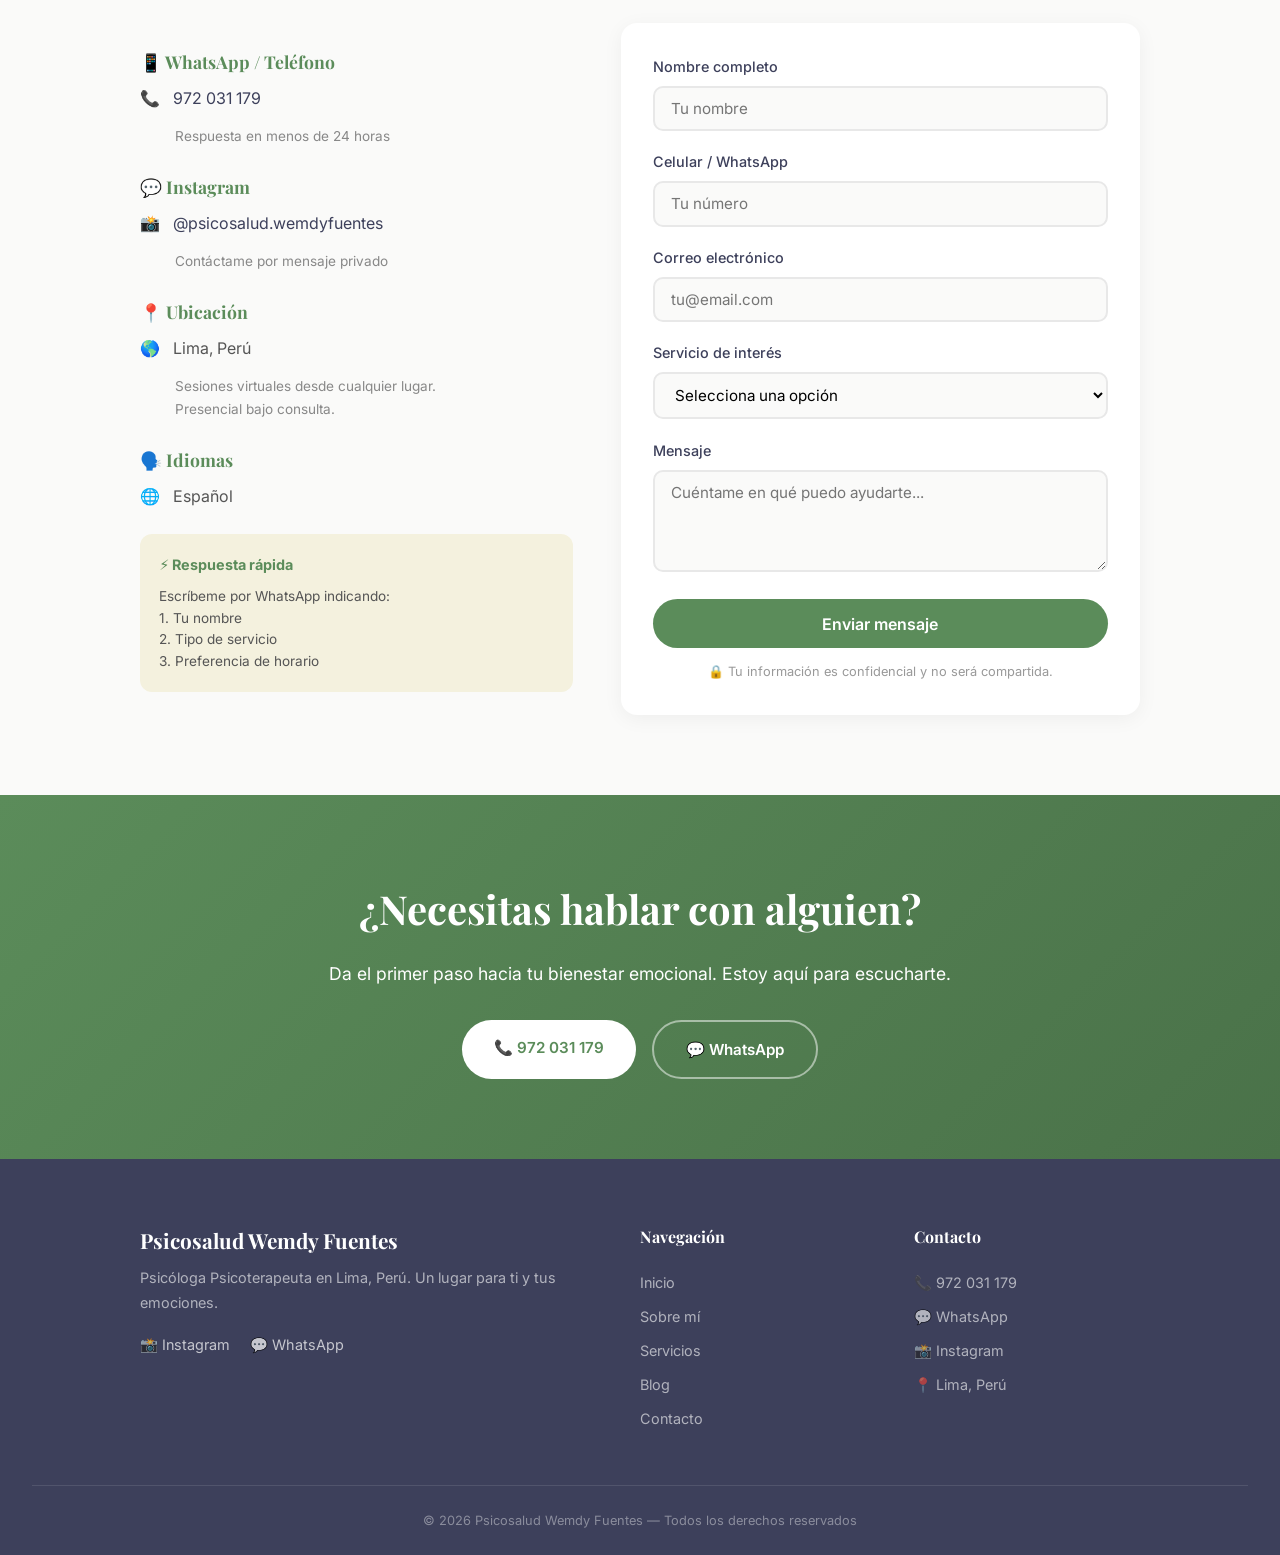
==== commit 9d58ac0c: "Update landing page with 3D tunnel design" ====
--- a/index.html
+++ b/index.html
@@ -1,140 +1,1300 @@
 <!DOCTYPE html>
 <html lang="es">
 <head>
-  <meta charset="UTF-8">
-  <meta name="viewport" content="width=device-width, initial-scale=1.0">
-  <meta name="description" content="Psicosalud Wemdy Fuentes - Psicóloga Psicoterapeuta en Lima, Perú. Terapia online y presencial. Un lugar para ti y tus emociones.">
-  <title>Psicosalud Wemdy Fuentes | Psicóloga Psicoterapeuta en Lima</title>
-  <link rel="stylesheet" href="css/style.css">
+<meta charset="utf-8">
+<meta name="viewport" content="width=device-width, initial-scale=1.0">
+<meta name="description" content="Psicosalud Wemdy Fuentes - Psicóloga Psicoterapeuta en Lima, Perú. Terapia online y presencial.">
+<title>Psicosalud Wemdy Fuentes | Psicóloga Psicoterapeuta</title>
+<link rel="preconnect" href="https://fonts.googleapis.com">
+<link rel="preconnect" href="https://fonts.gstatic.com" crossorigin>
+<link href="https://fonts.googleapis.com/css2?family=Playfair+Display:ital,wght@0,400;0,600;0,700;1,400&family=Inter:wght@300;400;500;600&display=swap" rel="stylesheet">
+<link rel="stylesheet" href="motion.css">
+<style>
+:root {
+  --primary: #5B8C5A;
+  --secondary: #F4F1DE;
+  --accent: #E07A5F;
+  --text: #3D405B;
+  --bg: #FAFAF9;
+  --white: #FFFFFF;
+}
+
+* { margin: 0; padding: 0; box-sizing: border-box; }
+
+html { scroll-behavior: smooth; }
+
+body {
+  font-family: 'Inter', system-ui, sans-serif;
+  color: var(--text);
+  background: var(--bg);
+  line-height: 1.7;
+  overflow-x: hidden;
+}
+
+/* ===== HEADER ===== */
+header {
+  position: fixed;
+  top: 0;
+  left: 0;
+  right: 0;
+  z-index: 10000;
+  background: rgba(250, 250, 249, 0.95);
+  backdrop-filter: blur(20px);
+  -webkit-backdrop-filter: blur(20px);
+  padding: 0.6rem 2rem;
+  display: flex;
+  justify-content: space-between;
+  align-items: center;
+  border-bottom: 1px solid rgba(91, 140, 90, 0.1);
+  transition: box-shadow 0.3s, padding 0.3s;
+}
+
+header.scrolled {
+  box-shadow: 0 2px 30px rgba(0,0,0,0.06);
+  padding: 0.4rem 2rem;
+}
+
+.header-left {
+  display: flex;
+  align-items: center;
+  gap: 0.7rem;
+  text-decoration: none;
+}
+
+.header-left img {
+  width: 38px;
+  height: 38px;
+  border-radius: 50%;
+  object-fit: cover;
+  border: 2px solid var(--primary);
+  transition: transform 0.3s;
+}
+
+.header-left:hover img { transform: scale(1.05); }
+
+.header-brand {
+  font-family: 'Playfair Display', serif;
+  font-size: 0.95rem;
+  font-weight: 600;
+  color: var(--text);
+}
+
+.header-brand span {
+  display: block;
+  font-family: 'Inter', sans-serif;
+  font-size: 0.65rem;
+  font-weight: 400;
+  color: var(--primary);
+  letter-spacing: 0.5px;
+  text-transform: uppercase;
+}
+
+.header-right {
+  display: flex;
+  align-items: center;
+  gap: 0.8rem;
+}
+
+.header-phone {
+  color: var(--text);
+  text-decoration: none;
+  font-weight: 600;
+  font-size: 0.9rem;
+  transition: color 0.3s;
+}
+
+.header-phone:hover { color: var(--primary); }
+
+.header-cta {
+  background: var(--primary);
+  color: white;
+  padding: 0.5rem 1.2rem;
+  border-radius: 50px;
+  text-decoration: none;
+  font-weight: 600;
+  font-size: 0.8rem;
+  transition: all 0.3s;
+}
+
+.header-cta:hover {
+  background: #4a7249;
+  transform: translateY(-1px);
+  box-shadow: 0 4px 15px rgba(91, 140, 90, 0.3);
+}
+
+.header-ig {
+  color: var(--text);
+  text-decoration: none;
+  font-size: 1.1rem;
+  transition: color 0.3s;
+}
+
+.header-ig:hover { color: var(--accent); }
+
+/* ===== NAV BAR ===== */
+.nav-bar {
+  position: fixed;
+  top: 56px;
+  left: 0;
+  right: 0;
+  z-index: 9999;
+  background: rgba(250, 250, 249, 0.95);
+  backdrop-filter: blur(15px);
+  border-bottom: 1px solid rgba(91, 140, 90, 0.08);
+  display: flex;
+  justify-content: center;
+  gap: 2rem;
+  padding: 0.6rem 1rem;
+  transition: top 0.3s;
+}
+
+.nav-bar.hidden { top: -60px; }
+
+.nav-bar a {
+  color: var(--text);
+  text-decoration: none;
+  font-size: 0.85rem;
+  font-weight: 500;
+  padding: 0.3rem 0;
+  position: relative;
+  transition: color 0.3s;
+}
+
+.nav-bar a::after {
+  content: '';
+  position: absolute;
+  bottom: 0;
+  left: 0;
+  width: 0;
+  height: 2px;
+  background: var(--primary);
+  transition: width 0.3s;
+}
+
+.nav-bar a:hover { color: var(--primary); }
+.nav-bar a:hover::after { width: 100%; }
+
+/* ===== HERO ===== */
+.hero {
+  min-height: 100vh;
+  display: flex;
+  align-items: center;
+  justify-content: center;
+  text-align: center;
+  padding: 8rem 2rem 4rem;
+  position: relative;
+  overflow: hidden;
+}
+
+.hero-bg {
+  position: absolute;
+  inset: 0;
+  z-index: 0;
+}
+
+.hero-bg img {
+  width: 100%;
+  height: 100%;
+  object-fit: cover;
+  filter: brightness(0.4);
+}
+
+.hero-content {
+  position: relative;
+  z-index: 1;
+  max-width: 700px;
+}
+
+.hero-logo {
+  max-width: 160px;
+  border-radius: 50%;
+  border: 3px solid white;
+  box-shadow: 0 15px 50px rgba(0,0,0,0.3);
+  margin-bottom: 2rem;
+}
+
+.hero h1 {
+  font-family: 'Playfair Display', serif;
+  font-size: clamp(2.5rem, 6vw, 4rem);
+  color: white;
+  margin-bottom: 0.5rem;
+  text-shadow: 0 4px 30px rgba(0,0,0,0.4);
+  line-height: 1.1;
+}
+
+.hero .tagline {
+  font-size: clamp(1rem, 2.5vw, 1.3rem);
+  color: rgba(255,255,255,0.9);
+  margin-bottom: 0.5rem;
+  font-style: italic;
+  font-family: 'Playfair Display', serif;
+}
+
+.hero .location {
+  font-size: 0.9rem;
+  color: rgba(255,255,255,0.7);
+  margin-bottom: 2rem;
+}
+
+.hero-buttons {
+  display: flex;
+  gap: 1rem;
+  justify-content: center;
+  flex-wrap: wrap;
+}
+
+.btn-hero {
+  padding: 0.9rem 2rem;
+  border-radius: 50px;
+  text-decoration: none;
+  font-weight: 600;
+  font-size: 0.95rem;
+  transition: all 0.3s;
+}
+
+.btn-primary {
+  background: var(--primary);
+  color: white;
+  box-shadow: 0 6px 25px rgba(91, 140, 90, 0.3);
+}
+
+.btn-primary:hover {
+  background: #4a7249;
+  transform: translateY(-2px);
+  box-shadow: 0 10px 35px rgba(91, 140, 90, 0.4);
+}
+
+.btn-white {
+  background: white;
+  color: var(--primary);
+}
+
+.btn-white:hover {
+  transform: translateY(-2px);
+  box-shadow: 0 8px 30px rgba(0,0,0,0.2);
+}
+
+.btn-outline-white {
+  background: transparent;
+  color: white;
+  border: 2px solid rgba(255,255,255,0.5);
+}
+
+.btn-outline-white:hover {
+  background: white;
+  color: var(--primary);
+  border-color: white;
+}
+
+.scroll-hint {
+  position: absolute;
+  bottom: 2rem;
+  left: 50%;
+  transform: translateX(-50%);
+  color: rgba(255,255,255,0.5);
+  font-size: 0.8rem;
+  text-align: center;
+  z-index: 1;
+}
+
+.scroll-hint span {
+  display: block;
+  font-size: 1.5rem;
+  animation: bounce 2s infinite;
+}
+
+@keyframes bounce {
+  0%, 100% { transform: translateY(0); }
+  50% { transform: translateY(8px); }
+}
+
+/* ===== SECCIONES ===== */
+section {
+  padding: 5rem 2rem;
+}
+
+.section-center {
+  max-width: 1000px;
+  margin: 0 auto;
+  text-align: center;
+}
+
+.section-label {
+  font-size: 0.75rem;
+  font-weight: 600;
+  letter-spacing: 2px;
+  text-transform: uppercase;
+  color: var(--primary);
+  margin-bottom: 0.5rem;
+}
+
+.section-title {
+  font-family: 'Playfair Display', serif;
+  font-size: clamp(1.8rem, 4vw, 2.5rem);
+  color: var(--text);
+  margin-bottom: 1rem;
+  line-height: 1.2;
+}
+
+.section-desc {
+  max-width: 600px;
+  margin: 0 auto 3rem;
+  color: #666;
+  font-size: 1.05rem;
+}
+
+/* ===== SOBRE MÍ ===== */
+.about-section {
+  background: var(--white);
+}
+
+.about-grid {
+  max-width: 1000px;
+  margin: 0 auto;
+  display: grid;
+  grid-template-columns: 1fr 1.5fr;
+  gap: 4rem;
+  align-items: center;
+}
+
+.about-img {
+  border-radius: 16px;
+  overflow: hidden;
+  box-shadow: 0 20px 60px rgba(0,0,0,0.1);
+}
+
+.about-img img {
+  width: 100%;
+  height: auto;
+  display: block;
+}
+
+.about-text h2 {
+  font-family: 'Playfair Display', serif;
+  font-size: 2rem;
+  color: var(--text);
+  margin-bottom: 0.5rem;
+}
+
+.about-role {
+  color: var(--accent);
+  font-weight: 500;
+  font-size: 1.05rem;
+  margin-bottom: 1.5rem;
+}
+
+.about-text p {
+  color: #555;
+  margin-bottom: 1rem;
+  font-size: 1rem;
+}
+
+.creds-box {
+  background: var(--secondary);
+  border-left: 4px solid var(--primary);
+  border-radius: 0 12px 12px 0;
+  padding: 1.2rem 1.5rem;
+  margin: 1.5rem 0;
+}
+
+.creds-box h4 {
+  color: var(--primary);
+  margin-bottom: 0.5rem;
+  font-size: 0.95rem;
+}
+
+.creds-box ul {
+  list-style: none;
+  padding: 0;
+}
+
+.creds-box li {
+  padding: 0.3rem 0;
+  font-size: 0.9rem;
+  color: #555;
+}
+
+.creds-box li::before {
+  content: "✓ ";
+  color: var(--primary);
+  font-weight: bold;
+}
+
+.about-tags {
+  display: flex;
+  gap: 0.5rem;
+  flex-wrap: wrap;
+  margin-top: 1.5rem;
+}
+
+.about-tags span {
+  background: var(--secondary);
+  padding: 0.4rem 1rem;
+  border-radius: 20px;
+  font-size: 0.85rem;
+  color: var(--text);
+}
+
+/* ===== SERVICIOS ===== */
+.services-section {
+  background: var(--bg);
+}
+
+.services-grid {
+  max-width: 1100px;
+  margin: 0 auto;
+  display: grid;
+  grid-template-columns: repeat(auto-fit, minmax(280px, 1fr));
+  gap: 1.5rem;
+}
+
+.service-card {
+  background: white;
+  border-radius: 16px;
+  padding: 2rem;
+  box-shadow: 0 4px 20px rgba(0,0,0,0.05);
+  border-top: 4px solid var(--primary);
+  transition: transform 0.3s, box-shadow 0.3s;
+  text-align: left;
+}
+
+.service-card:hover {
+  transform: translateY(-5px);
+  box-shadow: 0 12px 40px rgba(0,0,0,0.1);
+}
+
+.service-card .icon {
+  font-size: 2rem;
+  margin-bottom: 1rem;
+}
+
+.service-card h3 {
+  font-family: 'Playfair Display', serif;
+  color: var(--text);
+  margin-bottom: 0.8rem;
+  font-size: 1.2rem;
+}
+
+.service-card p {
+  color: #666;
+  font-size: 0.95rem;
+  margin-bottom: 1rem;
+}
+
+.service-card .duration {
+  display: inline-block;
+  background: var(--secondary);
+  padding: 0.3rem 0.8rem;
+  border-radius: 20px;
+  font-size: 0.8rem;
+  color: var(--text);
+  margin-bottom: 1rem;
+}
+
+.service-card ul {
+  list-style: none;
+  padding: 0;
+  margin-bottom: 1.5rem;
+}
+
+.service-card li {
+  padding: 0.3rem 0;
+  font-size: 0.85rem;
+  color: #666;
+}
+
+.service-card li::before {
+  content: "→ ";
+  color: var(--primary);
+}
+
+.service-card .btn-service {
+  display: inline-block;
+  background: var(--primary);
+  color: white;
+  padding: 0.6rem 1.5rem;
+  border-radius: 50px;
+  text-decoration: none;
+  font-weight: 600;
+  font-size: 0.85rem;
+  transition: all 0.3s;
+}
+
+.service-card .btn-service:hover {
+  background: #4a7249;
+}
+
+.service-card .btn-outline {
+  background: transparent;
+  color: var(--primary);
+  border: 2px solid var(--primary);
+}
+
+.service-card .btn-outline:hover {
+  background: var(--primary);
+  color: white;
+}
+
+/* ===== BLOG ===== */
+.blog-section {
+  background: var(--white);
+}
+
+.blog-grid {
+  max-width: 1100px;
+  margin: 0 auto;
+  display: grid;
+  grid-template-columns: repeat(auto-fit, minmax(320px, 1fr));
+  gap: 2rem;
+}
+
+.blog-card {
+  background: var(--bg);
+  border-radius: 16px;
+  overflow: hidden;
+  box-shadow: 0 4px 20px rgba(0,0,0,0.05);
+  transition: transform 0.3s, box-shadow 0.3s;
+}
+
+.blog-card:hover {
+  transform: translateY(-4px);
+  box-shadow: 0 12px 40px rgba(0,0,0,0.1);
+}
+
+.blog-card-img {
+  height: 200px;
+  overflow: hidden;
+}
+
+.blog-card-img img {
+  width: 100%;
+  height: 100%;
+  object-fit: cover;
+  transition: transform 0.5s;
+}
+
+.blog-card:hover .blog-card-img img {
+  transform: scale(1.05);
+}
+
+.blog-card-content {
+  padding: 1.5rem;
+}
+
+.blog-card .date {
+  color: var(--accent);
+  font-size: 0.8rem;
+  font-weight: 600;
+  margin-bottom: 0.5rem;
+  display: block;
+}
+
+.blog-card h3 {
+  font-family: 'Playfair Display', serif;
+  color: var(--text);
+  font-size: 1.1rem;
+  margin-bottom: 0.5rem;
+  line-height: 1.3;
+}
+
+.blog-card p {
+  color: #666;
+  font-size: 0.9rem;
+  margin-bottom: 1rem;
+}
+
+.blog-card .read-more {
+  color: var(--primary);
+  text-decoration: none;
+  font-weight: 600;
+  font-size: 0.9rem;
+  display: inline-flex;
+  align-items: center;
+  gap: 0.3rem;
+  transition: gap 0.3s;
+}
+
+.blog-card:hover .read-more { gap: 0.6rem; }
+
+/* ===== CONTACTO ===== */
+.contact-section {
+  background: var(--bg);
+}
+
+.contact-grid {
+  max-width: 1000px;
+  margin: 0 auto;
+  display: grid;
+  grid-template-columns: 1fr 1.2fr;
+  gap: 3rem;
+  text-align: left;
+}
+
+.contact-info h3 {
+  font-family: 'Playfair Display', serif;
+  color: var(--primary);
+  margin: 1.5rem 0 0.5rem;
+  font-size: 1.1rem;
+}
+
+.contact-item {
+  display: flex;
+  align-items: center;
+  gap: 0.8rem;
+  margin-bottom: 0.8rem;
+  color: #555;
+}
+
+.contact-item a {
+  color: var(--text);
+  text-decoration: none;
+  transition: color 0.3s;
+}
+
+.contact-item a:hover { color: var(--primary); }
+
+.contact-tip {
+  background: var(--secondary);
+  border-radius: 12px;
+  padding: 1.2rem;
+  margin-top: 1.5rem;
+}
+
+.contact-tip h4 {
+  color: var(--primary);
+  margin-bottom: 0.5rem;
+  font-size: 0.9rem;
+}
+
+.contact-tip p {
+  font-size: 0.85rem;
+  color: #555;
+  line-height: 1.6;
+}
+
+.contact-form {
+  background: white;
+  padding: 2rem;
+  border-radius: 16px;
+  box-shadow: 0 4px 20px rgba(0,0,0,0.05);
+}
+
+.form-group {
+  margin-bottom: 1.2rem;
+}
+
+.form-group label {
+  display: block;
+  margin-bottom: 0.4rem;
+  font-weight: 500;
+  color: var(--text);
+  font-size: 0.9rem;
+}
+
+.form-group input,
+.form-group textarea,
+.form-group select {
+  width: 100%;
+  padding: 0.7rem 1rem;
+  border: 2px solid #e8e8e8;
+  border-radius: 10px;
+  font-family: inherit;
+  font-size: 0.95rem;
+  transition: border-color 0.3s;
+  background: var(--bg);
+}
+
+.form-group input:focus,
+.form-group textarea:focus,
+.form-group select:focus {
+  outline: none;
+  border-color: var(--primary);
+  background: white;
+}
+
+.form-submit {
+  width: 100%;
+  background: var(--primary);
+  color: white;
+  padding: 0.9rem;
+  border: none;
+  border-radius: 50px;
+  font-family: inherit;
+  font-size: 1rem;
+  font-weight: 600;
+  cursor: pointer;
+  transition: all 0.3s;
+}
+
+.form-submit:hover {
+  background: #4a7249;
+  transform: translateY(-2px);
+  box-shadow: 0 6px 20px rgba(91, 140, 90, 0.3);
+}
+
+.form-note {
+  text-align: center;
+  font-size: 0.8rem;
+  color: #999;
+  margin-top: 0.8rem;
+}
+
+/* ===== CTA FINAL ===== */
+.cta-section {
+  background: linear-gradient(135deg, var(--primary) 0%, #4a7249 100%);
+  color: white;
+  text-align: center;
+  padding: 5rem 2rem;
+}
+
+.cta-section h2 {
+  font-family: 'Playfair Display', serif;
+  font-size: clamp(1.8rem, 4vw, 2.5rem);
+  margin-bottom: 1rem;
+}
+
+.cta-section p {
+  font-size: 1.1rem;
+  opacity: 0.9;
+  margin-bottom: 2rem;
+}
+
+.cta-buttons {
+  display: flex;
+  gap: 1rem;
+  justify-content: center;
+  flex-wrap: wrap;
+}
+
+/* ===== FOOTER ===== */
+footer {
+  background: var(--text);
+  color: white;
+  padding: 4rem 2rem 1.5rem;
+}
+
+.footer-inner {
+  max-width: 1000px;
+  margin: 0 auto;
+  display: grid;
+  grid-template-columns: 2fr 1fr 1fr;
+  gap: 3rem;
+  margin-bottom: 3rem;
+}
+
+.footer-brand h3 {
+  font-family: 'Playfair Display', serif;
+  font-size: 1.3rem;
+  margin-bottom: 0.5rem;
+}
+
+.footer-brand p {
+  color: rgba(255,255,255,0.6);
+  font-size: 0.9rem;
+  margin-bottom: 1rem;
+}
+
+.footer-social a {
+  display: inline-flex;
+  align-items: center;
+  gap: 0.5rem;
+  color: rgba(255,255,255,0.7);
+  text-decoration: none;
+  font-size: 0.9rem;
+  margin-right: 1rem;
+  transition: color 0.3s;
+}
+
+.footer-social a:hover { color: var(--primary); }
+
+.footer-col h4 {
+  font-family: 'Playfair Display', serif;
+  margin-bottom: 1rem;
+  font-size: 1rem;
+}
+
+.footer-col a {
+  display: block;
+  color: rgba(255,255,255,0.6);
+  text-decoration: none;
+  font-size: 0.9rem;
+  padding: 0.3rem 0;
+  transition: color 0.3s;
+}
+
+.footer-col a:hover { color: white; }
+
+.footer-bottom {
+  text-align: center;
+  padding-top: 1.5rem;
+  border-top: 1px solid rgba(255,255,255,0.1);
+  color: rgba(255,255,255,0.4);
+  font-size: 0.8rem;
+}
+
+/* ===== WHATSAPP FLOTANTE ===== */
+.wa-float {
+  position: fixed;
+  bottom: 1.5rem;
+  right: 1.5rem;
+  z-index: 9999;
+  background: #25D366;
+  color: white;
+  width: 60px;
+  height: 60px;
+  border-radius: 50%;
+  display: flex;
+  align-items: center;
+  justify-content: center;
+  font-size: 1.8rem;
+  text-decoration: none;
+  box-shadow: 0 6px 25px rgba(37, 211, 102, 0.4);
+  transition: all 0.3s;
+}
+
+.wa-float:hover {
+  transform: scale(1.1);
+  box-shadow: 0 10px 35px rgba(37, 211, 102, 0.5);
+}
+
+/* ===== RESPONSIVE ===== */
+@media (max-width: 768px) {
+  header { padding: 0.5rem 1rem; }
+  .header-brand span { display: none; }
+  .header-ig { display: none; }
+  
+  .nav-bar {
+    gap: 1rem;
+    padding: 0.5rem 0.5rem;
+    overflow-x: auto;
+    justify-content: flex-start;
+    padding-left: 1rem;
+    padding-right: 1rem;
+  }
+  
+  .nav-bar a { white-space: nowrap; font-size: 0.8rem; }
+  
+  .about-grid,
+  .contact-grid {
+    grid-template-columns: 1fr;
+    gap: 2rem;
+  }
+  
+  .footer-inner {
+    grid-template-columns: 1fr;
+    gap: 2rem;
+  }
+  
+  section { padding: 3.5rem 1.5rem; }
+  
+  .services-grid {
+    grid-template-columns: 1fr;
+  }
+  
+  .blog-grid {
+    grid-template-columns: 1fr;
+  }
+}
+
+@media (max-width: 480px) {
+  .hero h1 { font-size: 2rem; }
+  .hero-buttons { flex-direction: column; align-items: center; }
+}
+</style>
 </head>
 <body>
-  <div id="header-placeholder"></div>
-
-  <section class="hero">
-    <div class="hero-content">
-        <div style="margin-bottom: 1.5rem;">
-          <img src="images/logo.jpg" alt="Logo Psicosalud Wemdy Fuentes" style="max-width: 180px; border-radius: 50%;">
+
+<!-- HEADER -->
+<header id="mainHeader">
+  <a href="#inicio" class="header-left">
+    <img src="assets/logo.jpg" alt="Psicosalud">
+    <div class="header-brand">
+      Wemdy Fuentes
+      <span>Psicóloga Psicoterapeuta</span>
+    </div>
+  </a>
+  <div class="header-right">
+    <a href="https://www.instagram.com/psicosalud.wemdyfuentes" target="_blank" class="header-ig" title="Instagram">📸</a>
+    <a href="tel:+51972031179" class="header-phone">📞 972 031 179</a>
+    <a href="#contacto" class="header-cta">Reserva tu cita</a>
+  </div>
+</header>
+
+<!-- NAV -->
+<nav class="nav-bar" id="navBar">
+  <a href="#inicio">Inicio</a>
+  <a href="#sobre-mi">Sobre mí</a>
+  <a href="#servicios">Servicios</a>
+  <a href="#blog">Blog</a>
+  <a href="#contacto">Contacto</a>
+</nav>
+
+<!-- HERO -->
+<section class="hero" id="inicio">
+  <div class="hero-bg">
+    <img src="assets/wemdy.jpg" alt="Psicosalud Wemdy Fuentes">
+  </div>
+  <div class="hero-content mk-reveal">
+    <img src="assets/logo.jpg" alt="Logo" class="hero-logo">
+    <h1>Psicosalud<br>Wemdy Fuentes</h1>
+    <p class="tagline">"Un lugar para ti y tus emociones"</p>
+    <p class="location">📍 Lima, Perú · 💻 Sesiones virtuales · 🏥 Presencial bajo consulta</p>
+    <div class="hero-buttons">
+      <a href="#contacto" class="btn-hero btn-primary">Reserva tu cita</a>
+      <a href="https://www.instagram.com/psicosalud.wemdyfuentes" target="_blank" class="btn-hero btn-outline-white">📸 Instagram</a>
+    </div>
+  </div>
+  <div class="scroll-hint">
+    <span>↓</span>
+  </div>
+</section>
+
+<!-- SOBRE MÍ -->
+<section class="about-section" id="sobre-mi">
+  <div class="about-grid">
+    <div class="about-img mk-reveal">
+      <img src="assets/wemdy.jpg" alt="Wemdy Fuentes">
+    </div>
+    <div class="about-text mk-reveal">
+      <p class="section-label">Sobre mí</p>
+      <h2>Hola, soy Wemdy Fuentes</h2>
+      <p class="about-role">Psicóloga Psicoterapeuta en Lima, Perú</p>
+      <p>Mi vocación es acompañar a las personas en su proceso de sanación y crecimiento personal. Creo firmemente que cada persona tiene la capacidad de transformar su vida cuando se le proporciona un espacio seguro, empático y profesional.</p>
+      <p>Como psicóloga licenciada con colegiatura activa, me comprometo a ofrecer un servicio ético y basado en la evidencia. Mi enfoque integra diferentes herramientas terapéuticas adaptadas a las necesidades únicas de cada persona.</p>
+      <div class="creds-box">
+        <h4>📚 Formación Académica</h4>
+        <ul>
+          <li>Licenciada en Psicología</li>
+          <li>Formación en Psicoterapia Gestalt</li>
+          <li>Diplomado en Neurociencias</li>
+          <li>Colegiatura profesional al día</li>
+          <li>Formación continua en terapia online</li>
+        </ul>
+      </div>
+      <div class="creds-box" style="border-left-color: var(--accent);">
+        <h4>💡 Mi Enfoque</h4>
+        <p style="font-size: 0.9rem; color: #555;">Trabajo desde la empatía genuina y el respeto absoluto por tu proceso. Cada sesión es un espacio sin juicios, donde puedes ser tú mismo mientras exploramos juntos nuevas formas de entender y gestionar tus emociones.</p>
+      </div>
+      <div class="about-tags">
+        <span>🗣️ Español</span>
+        <span>💻 Terapia Online</span>
+        <span>🏥 Lima, Perú</span>
+      </div>
+    </div>
+  </div>
+</section>
+
+<!-- SERVICIOS -->
+<section class="services-section" id="servicios">
+  <div class="section-center">
+    <p class="section-label mk-reveal">Servicios</p>
+    <h2 class="section-title mk-reveal">Servicios Terapéuticos</h2>
+    <p class="section-desc mk-reveal">Todos los servicios se adaptan a tus necesidades. La duración estándar de cada sesión es de aproximadamente 1 hora.</p>
+  </div>
+  <div class="services-grid">
+    <div class="service-card mk-reveal">
+      <div class="icon">🧠</div>
+      <h3>Terapia Individual</h3>
+      <span class="duration">⏱️ ~50 minutos</span>
+      <p>Espacio personalizado para trabajar ansiedad, depresión, estrés, duelos, autoestima y otros procesos emocionales.</p>
+      <ul>
+        <li>Plan de trabajo personalizado</li>
+        <li>Seguimiento continuo</li>
+      </ul>
+      <a href="#contacto" class="btn-service">Agendar sesión</a>
+    </div>
+    <div class="service-card mk-reveal">
+      <div class="icon">💑</div>
+      <h3>Terapia de Pareja</h3>
+      <span class="duration">⏱️ ~50 minutos</span>
+      <p>Fortalece la comunicación, resuelve conflictos y reconstruye el vínculo afectivo.</p>
+      <ul>
+        <li>Comunicación efectiva</li>
+        <li>Manejo de conflictos</li>
+        <li>Reconstrucción de confianza</li>
+      </ul>
+      <a href="#contacto" class="btn-service">Agendar sesión</a>
+    </div>
+    <div class="service-card mk-reveal">
+      <div class="icon">💻</div>
+      <h3>Terapia Online</h3>
+      <span class="duration">⏱️ ~50 minutos</span>
+      <p>Sesiones virtuales con la misma calidad y confidencialidad que la presencial.</p>
+      <ul>
+        <li>Google Meet / Microsoft Teams</li>
+        <li>Horarios flexibles</li>
+        <li>Ideal para agendas ocupadas</li>
+      </ul>
+      <a href="#contacto" class="btn-service">Agendar sesión</a>
+    </div>
+    <div class="service-card mk-reveal">
+      <div class="icon">🏥</div>
+      <h3>Sesión Presencial</h3>
+      <span class="duration">📅 Bajo consulta</span>
+      <p>Atención presencial en Lima, sujeta a coordinación previa.</p>
+      <ul>
+        <li>Consultar disponibilidad</li>
+        <li>Protocolos de bioseguridad</li>
+      </ul>
+      <a href="#contacto" class="btn-service btn-outline">Consultar disponibilidad</a>
+    </div>
+    <div class="service-card mk-reveal">
+      <div class="icon">🎤</div>
+      <h3>Charlas y Talleres</h3>
+      <span class="duration">📅 Bajo consulta</span>
+      <p>Charlas sobre salud mental para empresas, instituciones o grupos.</p>
+      <ul>
+        <li>Salud mental en el trabajo</li>
+        <li>Gestión del estrés</li>
+        <li>Inteligencia emocional</li>
+      </ul>
+      <a href="#contacto" class="btn-service btn-outline">Solicitar información</a>
+    </div>
+  </div>
+</section>
+
+<!-- BLOG -->
+<section class="blog-section" id="blog">
+  <div class="section-center">
+    <p class="section-label mk-reveal">Blog</p>
+    <h2 class="section-title mk-reveal">Artículos de Salud Mental</h2>
+    <p class="section-desc mk-reveal">Reflexiones, consejos y recursos para cuidar tu bienestar emocional.</p>
+  </div>
+  <div class="blog-grid">
+    <article class="blog-card mk-reveal">
+      <div class="blog-card-img">
+        <img src="https://images.unsplash.com/photo-1638274749450-30c893afe3d1?q=80&w=800&auto=format&fit=crop" alt="Ansiedad">
+      </div>
+      <div class="blog-card-content">
+        <span class="date">15 Enero 2026</span>
+        <h3>Cómo manejar la ansiedad en tiempos de incertidumbre</h3>
+        <p>Descubre estrategias prácticas para gestionar la ansiedad cuando todo parece inestable...</p>
+        <a href="articulo-ansiedad.html" class="read-more">Leer más →</a>
+      </div>
+    </article>
+    <article class="blog-card mk-reveal">
+      <div class="blog-card-img">
+        <img src="https://plus.unsplash.com/premium_photo-1700353612860-bd8ab8d71f05?q=80&w=800&auto=format&fit=crop" alt="Pareja">
+      </div>
+      <div class="blog-card-content">
+        <span class="date">10 Enero 2026</span>
+        <h3>La importancia de la terapia en parejas</h3>
+        <p>La terapia de pareja no es solo para crisis. Es una herramienta para fortalecer el vínculo...</p>
+        <a href="articulo-pareja.html" class="read-more">Leer más →</a>
+      </div>
+    </article>
+    <article class="blog-card mk-reveal">
+      <div class="blog-card-img">
+        <img src="https://plus.unsplash.com/premium_photo-1675195905377-e78fccd629c9?q=80&w=800&auto=format&fit=crop" alt="Autocuidado">
+      </div>
+      <div class="blog-card-content">
+        <span class="date">5 Enero 2026</span>
+        <h3>5 técnicas para el autocuidado emocional</h3>
+        <p>El autocuidado no es egoísmo, es necesidad. Aprende técnicas para nutrir tu salud mental...</p>
+        <a href="articulo-autocuidado.html" class="read-more">Leer más →</a>
+      </div>
+    </article>
+    <article class="blog-card mk-reveal">
+      <div class="blog-card-img">
+        <img src="https://plus.unsplash.com/premium_photo-1675195905377-e78fccd629c9?q=80&w=800&auto=format&fit=crop" alt="Terapia Online">
+      </div>
+      <div class="blog-card-content">
+        <span class="date">1 Enero 2026</span>
+        <h3>¿La terapia online es efectiva?</h3>
+        <p>Desde la pandemia, la terapia virtual se ha consolidado como una alternativa válida...</p>
+        <a href="articulo-terapia-online.html" class="read-more">Leer más →</a>
+      </div>
+    </article>
+    <article class="blog-card mk-reveal">
+      <div class="blog-card-img">
+        <img src="https://images.unsplash.com/photo-1586473219010-2ffc57b0d282?q=80&w=800&auto=format&fit=crop" alt="Señales">
+      </div>
+      <div class="blog-card-content">
+        <span class="date">28 Diciembre 2025</span>
+        <h3>Señales de que necesitas apoyo psicológico</h3>
+        <p>A veces no reconocemos cuando necesitamos ayuda. Estas señales pueden indicar que es momento de consultar...</p>
+        <a href="articulo-senales.html" class="read-more">Leer más →</a>
+      </div>
+    </article>
+    <article class="blog-card mk-reveal">
+      <div class="blog-card-img">
+        <img src="https://images.unsplash.com/photo-1618517047922-d18a5a36c109?q=80&w=800&auto=format&fit=crop" alt="Sueño">
+      </div>
+      <div class="blog-card-content">
+        <span class="date">20 Diciembre 2025</span>
+        <h3>El sueño y la salud mental</h3>
+        <p>Dormir bien no es un lujo, es una necesidad biológica. Descubre cómo impacta en tu bienestar...</p>
+        <a href="articulo-sueno.html" class="read-more">Leer más →</a>
+      </div>
+    </article>
+  </div>
+</section>
+
+<!-- CONTACTO -->
+<section class="contact-section" id="contacto">
+  <div class="section-center" style="margin-bottom: 3rem;">
+    <p class="section-label mk-reveal">Contacto</p>
+    <h2 class="section-title mk-reveal">¿Listo para comenzar?</h2>
+    <p class="section-desc mk-reveal">Estoy aquí para acompañarte. Elige la forma de contacto que prefieras.</p>
+  </div>
+  <div class="contact-grid">
+    <div class="contact-info mk-reveal">
+      <h3>📱 WhatsApp / Teléfono</h3>
+      <div class="contact-item">
+        <span>📞</span>
+        <a href="tel:+51972031179">972 031 179</a>
+      </div>
+      <p style="font-size: 0.85rem; color: #888; margin-left: 2.2rem;">Respuesta en menos de 24 horas</p>
+
+      <h3>💬 Instagram</h3>
+      <div class="contact-item">
+        <span>📸</span>
+        <a href="https://www.instagram.com/psicosalud.wemdyfuentes" target="_blank">@psicosalud.wemdyfuentes</a>
+      </div>
+      <p style="font-size: 0.85rem; color: #888; margin-left: 2.2rem;">Contáctame por mensaje privado</p>
+
+      <h3>📍 Ubicación</h3>
+      <div class="contact-item">
+        <span>🌎</span>
+        <span>Lima, Perú</span>
+      </div>
+      <p style="font-size: 0.85rem; color: #888; margin-left: 2.2rem;">Sesiones virtuales desde cualquier lugar.<br>Presencial bajo consulta.</p>
+
+      <h3>🗣️ Idiomas</h3>
+      <div class="contact-item">
+        <span>🌐</span>
+        <span>Español</span>
+      </div>
+
+      <div class="contact-tip">
+        <h4>⚡ Respuesta rápida</h4>
+        <p>Escríbeme por WhatsApp indicando:<br>1. Tu nombre<br>2. Tipo de servicio<br>3. Preferencia de horario</p>
+      </div>
+    </div>
+
+    <div class="mk-reveal">
+      <form class="contact-form" action="https://formspree.io/f/xrewpdde" method="POST">
+        <input type="hidden" name="_next" value="https://psicosalud-fuentes.netlify.app/gracias.html">
+        <input type="hidden" name="_subject" value="Nuevo mensaje de Psicosalud Web">
+        <input type="hidden" name="_captcha" value="false">
+        
+        <div class="form-group">
+          <label for="nombre">Nombre completo</label>
+          <input type="text" id="nombre" name="nombre" required placeholder="Tu nombre">
         </div>
-        <h1>Psicosalud Wemdy Fuentes</h1>
-        <p class="subtitle">Psicóloga Psicoterapeuta</p>
-      <p class="tagline">"❤️ Un lugar para ti y tus emociones 😊"</p>
-      <p style="margin-bottom: 1.5rem; font-size: 1rem; opacity: 0.9;">
-        📍 Lima, Perú | 🌎 Sesiones virtuales | 🏥 Presencial bajo consulta
-      </p>
-      <a href="contacto.html" class="btn btn-primary">Reserva tu cita</a>
-      <a href="https://www.instagram.com/psicosalud.wemdyfuentes" target="_blank" class="btn btn-outline" style="margin-left: 1rem;">Sígueme en Instagram</a>
+        <div class="form-group">
+          <label for="telefono">Celular / WhatsApp</label>
+          <input type="tel" id="telefono" name="telefono" required placeholder="Tu número">
+        </div>
+        <div class="form-group">
+          <label for="email">Correo electrónico</label>
+          <input type="email" id="email" name="email" required placeholder="tu@email.com">
+        </div>
+        <div class="form-group">
+          <label for="servicio">Servicio de interés</label>
+          <select id="servicio" name="servicio" required>
+            <option value="">Selecciona una opción</option>
+            <option value="individual">Terapia Individual</option>
+            <option value="pareja">Terapia de Pareja</option>
+            <option value="online">Terapia Online</option>
+            <option value="presencial">Sesión Presencial</option>
+            <option value="charla">Charla/Taller</option>
+            <option value="otro">Otra consulta</option>
+          </select>
+        </div>
+        <div class="form-group">
+          <label for="mensaje">Mensaje</label>
+          <textarea id="mensaje" name="mensaje" rows="4" required placeholder="Cuéntame en qué puedo ayudarte..."></textarea>
+        </div>
+        <button type="submit" class="form-submit">Enviar mensaje</button>
+        <p class="form-note">🔒 Tu información es confidencial y no será compartida.</p>
+      </form>
     </div>
-  </section>
-
-  <section class="container">
-    <h2 class="section-title">Bienvenido a tu espacio de bienestar</h2>
-    <p style="text-align: center; max-width: 700px; margin: 0 auto 2rem; font-size: 1.1rem;">
-      En Psicosalud te ofrezco un espacio seguro, confidencial y profesional para 
-      acompañarte en tu proceso de crecimiento personal. Ya sea que busques terapia 
-      individual, de pareja o sesiones online, estoy aquí para escucharte.
-    </p>
-    
-    <div class="cards-grid">
-      <div class="card">
-        <div class="card-icon">🧠</div>
-        <h3>Terapia Individual</h3>
-        <p>Procesos personalizados para trabajar ansiedad, depresión, estrés y otros desafíos emocionales en un espacio seguro.</p>
-      </div>
-      <div class="card">
-        <div class="card-icon">💑</div>
-        <h3>Terapia de Pareja</h3>
-        <p>Mejora la comunicación, resuelve conflictos y fortalece los vínculos afectivos con un enfoque profesional.</p>
-      </div>
-      <div class="card">
-        <div class="card-icon">💻</div>
-        <h3>Terapia Online</h3>
-        <p>Sesiones virtuales desde la comodidad de tu hogar. La misma calidad terapéutica, donde estés.</p>
+  </div>
+</section>
+
+<!-- CTA FINAL -->
+<section class="cta-section">
+  <h2 class="mk-reveal">¿Necesitas hablar con alguien?</h2>
+  <p class="mk-reveal">Da el primer paso hacia tu bienestar emocional. Estoy aquí para escucharte.</p>
+  <div class="cta-buttons mk-reveal">
+    <a href="tel:+51972031179" class="btn-hero btn-white">📞 972 031 179</a>
+    <a href="https://wa.me/51972031179" class="btn-hero btn-outline-white" target="_blank">💬 WhatsApp</a>
+  </div>
+</section>
+
+<!-- FOOTER -->
+<footer>
+  <div class="footer-inner">
+    <div class="footer-brand">
+      <h3>Psicosalud Wemdy Fuentes</h3>
+      <p>Psicóloga Psicoterapeuta en Lima, Perú. Un lugar para ti y tus emociones.</p>
+      <div class="footer-social">
+        <a href="https://www.instagram.com/psicosalud.wemdyfuentes" target="_blank">📸 Instagram</a>
+        <a href="https://wa.me/51972031179" target="_blank">💬 WhatsApp</a>
       </div>
     </div>
-    
-    <div style="text-align: center; margin-top: 3rem;">
-      <a href="servicios.html" class="btn btn-outline">Ver todos los servicios</a>
+    <div class="footer-col">
+      <h4>Navegación</h4>
+      <a href="#inicio">Inicio</a>
+      <a href="#sobre-mi">Sobre mí</a>
+      <a href="#servicios">Servicios</a>
+      <a href="#blog">Blog</a>
+      <a href="#contacto">Contacto</a>
     </div>
-  </section>
-
-  <section class="about-section">
-    <div class="container about-content">
-        <div class="about-img">
-        <img src="images/wemdy.jpg" alt="Wemdy Fuentes - Psicóloga Psicoterapeuta en Lima" style="width:100%; height:100%; object-fit:cover; border-radius:12px;">
-        </div>
-      <div class="about-text">
-        <h2>¿Por qué elegir Psicosalud?</h2>
-        <p>
-          Mi enfoque se basa en la empatía, la confidencialidad y el compromiso 
-          genuino con tu bienestar. Como psicóloga licenciada y colegiada, ofrezco 
-          un acompañamiento profesional basado en la evidencia.
-        </p>
-        <div class="credentials">
-          <strong>✓ Licenciada en Psicología</strong><br>
-          <strong>✓ Formación en Psicoterapia Gestalt</strong><br>
-          <strong>✓ Diplomado en Neurociencias</strong><br>
-          <strong>✓ Colegiatura profesional al día</strong><br>
-          <strong>✓ Formación continua en terapia online</strong>
-        </div>
-        <a href="sobre-mi.html" class="btn btn-primary">Conóceme más</a>
-      </div>
+    <div class="footer-col">
+      <h4>Contacto</h4>
+      <a href="tel:+51972031179">📞 972 031 179</a>
+      <a href="https://wa.me/51972031179" target="_blank">💬 WhatsApp</a>
+      <a href="https://www.instagram.com/psicosalud.wemdyfuentes" target="_blank">📸 Instagram</a>
+      <span style="color: rgba(255,255,255,0.6); font-size: 0.9rem; display: block; padding: 0.3rem 0;">📍 Lima, Perú</span>
     </div>
-  </section>
-
-  <section class="container">
-    <h2 class="section-title">Últimos artículos</h2>
-    <div class="blog-grid">
-      <article class="blog-card">
-            <div class="blog-card-img">
-            <img src="https://images.unsplash.com/photo-1638274749450-30c893afe3d1?q=80&w=1335&auto=format&fit=crop&ixlib=rb-4.1.0&ixid=M3wxMjA3fDB8MHxwaG90by1wYWdlfHx8fGVufDB8fHx8fA%3D%3D" alt="Ansiedad" style="width:100%; height:100%; object-fit:cover;">
-            </div>
-        <div class="blog-card-content">
-          <span class="date">15 Enero 2026</span>
-          <h3>Cómo manejar la ansiedad en tiempos de incertidumbre</h3>
-          <p>Descubre estrategias prácticas para gestionar la ansiedad cuando todo parece inestable a tu alrededor...</p>
-          <a href="articulo-ansiedad.html" class="read-more">Leer más →</a>
-        </div>
-      </article>
-      
-      <article class="blog-card">
-            <div class="blog-card-img">
-            <img src="https://plus.unsplash.com/premium_photo-1700353612860-bd8ab8d71f05?q=80&w=2670&auto=format&fit=crop&ixlib=rb-4.1.0&ixid=M3wxMjA3fDB8MHxwaG90by1wYWdlfHx8fGVufDB8fHx8fA%3D%3D" alt="Ansiedad" style="width:100%; height:100%; object-fit:cover;">
-            </div>
-        <div class="blog-card-content">
-          <span class="date">10 Enero 2026</span>
-          <h3>La importancia de la terapia en parejas</h3>
-          <p>La terapia de pareja no es solo para crisis. Es una herramienta poderosa para fortalecer el vínculo...</p>
-          <a href="articulo-pareja.html" class="read-more">Leer más →</a>
-        </div>
-      </article>
-      
-      <article class="blog-card">
-            <div class="blog-card-img">
-            <img src="https://plus.unsplash.com/premium_photo-1675195905377-e78fccd629c9?q=80&w=1287&auto=format&fit=crop&ixlib=rb-4.1.0&ixid=M3wxMjA3fDB8MHxwaG90by1wYWdlfHx8fGVufDB8fHx8fA%3D%3D" alt="Ansiedad" style="width:100%; height:100%; object-fit:cover;">
-            </div>
-        <div class="blog-card-content">
-          <span class="date">5 Enero 2026</span>
-          <h3>5 técnicas para el autocuidado emocional</h3>
-          <p>El autocuidado no es egoísmo, es necesidad. Aprende técnicas sencillas para nutrir tu salud mental...</p>
-          <a href="articulo-autocuidado.html" class="read-more">Leer más →</a>
-        </div>
-      </article>
-    </div>
-    
-    <div style="text-align: center; margin-top: 2rem;">
-      <a href="blog.html" class="btn btn-outline">Ver todos los artículos</a>
-    </div>
-  </section>
-
-  <section class="container" style="text-align: center; background: linear-gradient(135deg, var(--color-primary) 0%, #4a7249 100%); color: white; border-radius: var(--radius); padding: 4rem 2rem;">
-    <h2 style="font-family: var(--font-heading); font-size: 2rem; margin-bottom: 1rem;">¿Listo para comenzar tu proceso?</h2>
-    <p style="font-size: 1.2rem; margin-bottom: 2rem; opacity: 0.95;">
-      Da el primer paso hacia tu bienestar emocional. Agenda tu cita hoy mismo.
-    </p>
-    <a href="contacto.html" class="btn" style="background: white; color: var(--color-primary);">Reservar cita ahora</a>
-  </section>
-
-  <div id="footer-placeholder"></div>
-  <script src="js/main.js"></script>
+  </div>
+  <div class="footer-bottom">
+    © 2026 Psicosalud Wemdy Fuentes — Todos los derechos reservados
+  </div>
+</footer>
+
+<!-- WHATSAPP FLOTANTE -->
+<a href="https://wa.me/51972031179" class="wa-float" target="_blank" title="WhatsApp">💬</a>
+
+<script src="motion.js"></script>
+<script>
+// Header scroll effect
+var header = document.getElementById('mainHeader');
+var nav = document.getElementById('navBar');
+var lastScroll = 0;
+
+window.addEventListener('scroll', function() {
+  var currentScroll = window.scrollY;
+  
+  if (currentScroll > 80) {
+    header.classList.add('scrolled');
+  } else {
+    header.classList.remove('scrolled');
+  }
+  
+  // Hide nav on scroll down, show on scroll up
+  if (currentScroll > lastScroll && currentScroll > 200) {
+    nav.classList.add('hidden');
+  } else {
+    nav.classList.remove('hidden');
+  }
+  lastScroll = currentScroll;
+});
+
+// Smooth scroll for nav links
+document.querySelectorAll('a[href^="#"]').forEach(function(anchor) {
+  anchor.addEventListener('click', function(e) {
+    e.preventDefault();
+    var target = document.querySelector(this.getAttribute('href'));
+    if (target) {
+      var offset = 100;
+      var top = target.getBoundingClientRect().top + window.scrollY - offset;
+      window.scrollTo({ top: top, behavior: 'smooth' });
+    }
+  });
+});
+</script>
 </body>
-</html>+</html>
--- a/motion.css
+++ b/motion.css
@@ -0,0 +1,292 @@
+/* ============================================================
+   MOTION KIT v2 · Cazador de Webs
+   Patrones de animación nivel agencia premium. Vanilla, sin
+   dependencias. Colores del cliente como variables:
+   :root { --mk-primario:#...; --mk-secundario:#...; --mk-fondo:#...; --mk-texto:#...; }
+   ============================================================ */
+
+/* --- INTRO: cortina con el logo del cliente ------------------ */
+/* HTML: <div class="mk-intro"><img src="logo" alt=""></div> (primer hijo del body) */
+.mk-intro { position: fixed; inset: 0; z-index: 9999; display: grid; place-items: center; background: var(--mk-fondo); animation: mkCurtain 1s cubic-bezier(.76,0,.24,1) 1.6s forwards; }
+.mk-intro img { max-width: min(42vw, 260px); max-height: 30vh; opacity: 0; animation: mkLogoIn 1.1s cubic-bezier(.22,1,.36,1) .15s forwards; }
+@keyframes mkLogoIn { from { opacity: 0; transform: scale(.86); filter: blur(8px); } to { opacity: 1; transform: scale(1); filter: none; } }
+@keyframes mkCurtain { to { transform: translateY(-100%); } }
+
+/* --- BARRA DE PROGRESO de scroll (motion.js la crea) --------- */
+.mk-progress { position: fixed; top: 0; left: 0; height: 3px; width: 100%; z-index: 9998; background: var(--mk-primario); transform-origin: 0 50%; transform: scaleX(0); }
+
+/* --- HERO: entrada escalonada -------------------------------- */
+.mk-hero > * { opacity: 0; animation: mkRise .9s cubic-bezier(.22,1,.36,1) forwards; }
+.mk-hero > *:nth-child(1) { animation-delay: 2.1s; }
+.mk-hero > *:nth-child(2) { animation-delay: 2.25s; }
+.mk-hero > *:nth-child(3) { animation-delay: 2.4s; }
+.mk-hero > *:nth-child(4) { animation-delay: 2.55s; }
+@keyframes mkRise { from { opacity: 0; transform: translateY(28px); } to { opacity: 1; transform: none; } }
+/* Si no hay .mk-intro en la página, usa .mk-hero--solo (sin espera) */
+.mk-hero--solo > *:nth-child(1) { animation-delay: .1s; } .mk-hero--solo > *:nth-child(2) { animation-delay: .25s; }
+.mk-hero--solo > *:nth-child(3) { animation-delay: .4s; } .mk-hero--solo > *:nth-child(4) { animation-delay: .55s; }
+
+/* --- SPLIT-TEXT: titular palabra a palabra (motion.js trocea) - */
+/* HTML: <h1 class="mk-split">Tu titular aquí</h1> */
+.mk-split .mk-w { display: inline-block; overflow: hidden; vertical-align: top; }
+.mk-split .mk-w > span { display: inline-block; transform: translateY(110%); animation: mkWord .8s cubic-bezier(.22,1,.36,1) forwards; animation-delay: calc(var(--mk-i) * .07s + var(--mk-split-base, 2.1s)); }
+@keyframes mkWord { to { transform: none; } }
+
+/* --- GLOW de fondo con el color primario --------------------- */
+.mk-glow { position: relative; overflow: hidden; }
+.mk-glow::before { content: ""; position: absolute; inset: -20%; z-index: 0; pointer-events: none;
+  background: radial-gradient(ellipse 60% 45% at 50% 0%, color-mix(in srgb, var(--mk-primario) 26%, transparent), transparent 70%);
+  animation: mkGlow 9s ease-in-out infinite alternate; }
+.mk-glow > * { position: relative; z-index: 1; }
+@keyframes mkGlow { from { transform: translateX(-4%) scale(1); opacity: .8; } to { transform: translateX(4%) scale(1.08); opacity: 1; } }
+
+/* --- KEN BURNS: fotos reales del cliente con zoom lento ------ */
+/* HTML: <figure class="mk-kenburns"><img src="foto-real.jpg"></figure> */
+.mk-kenburns { overflow: hidden; }
+.mk-kenburns img { width: 100%; height: 100%; object-fit: cover; animation: mkKen 14s ease-in-out infinite alternate; }
+@keyframes mkKen { from { transform: scale(1) translate(0,0); } to { transform: scale(1.12) translate(-1.5%, 1.5%); } }
+
+/* --- REVELADO DE IMAGEN con cortinilla (clip-path) ----------- */
+.mk-unveil { clip-path: inset(0 100% 0 0); transition: clip-path 1.1s cubic-bezier(.76,0,.24,1); }
+.mk-unveil.mk-in { clip-path: inset(0 0 0 0); }
+
+/* --- REVEAL al scroll ---------------------------------------- */
+.mk-reveal { opacity: 0; transform: translateY(34px); transition: opacity .8s cubic-bezier(.22,1,.36,1), transform .8s cubic-bezier(.22,1,.36,1); }
+.mk-reveal.mk-in { opacity: 1; transform: none; }
+.mk-reveal:nth-child(2) { transition-delay: .1s; } .mk-reveal:nth-child(3) { transition-delay: .2s; } .mk-reveal:nth-child(4) { transition-delay: .3s; }
+
+/* --- PARALLAX a sangre completa (motion.js mueve el fondo) --- */
+/* HTML: <section class="mk-parallax" style="background-image:url(foto-real.jpg)">…</section> */
+.mk-parallax { background-size: cover; background-position: center 0px; background-attachment: fixed; }
+@supports (-webkit-touch-callout: none) { .mk-parallax { background-attachment: scroll; } }
+
+/* --- CARDS con tilt 3D (motion.js) --------------------------- */
+.mk-card { transition: transform .45s cubic-bezier(.22,1,.36,1), box-shadow .45s; will-change: transform; transform-style: preserve-3d; }
+.mk-card:hover { box-shadow: 0 24px 60px color-mix(in srgb, var(--mk-primario) 22%, rgba(0,0,0,.25)); }
+
+/* --- MARQUEE (reseñas / platos / marcas) --------------------- */
+.mk-marquee { overflow: hidden; white-space: nowrap; mask-image: linear-gradient(90deg, transparent, #000 8%, #000 92%, transparent); }
+.mk-marquee-track { display: inline-flex; gap: 3rem; padding-right: 3rem; animation: mkMarquee 26s linear infinite; }
+.mk-marquee:hover .mk-marquee-track { animation-play-state: paused; }
+@keyframes mkMarquee { to { transform: translateX(-50%); } }
+
+/* --- CTA con pulso ------------------------------------------- */
+.mk-pulse { position: relative; }
+.mk-pulse::after { content: ""; position: absolute; inset: -4px; border-radius: inherit; border: 2px solid var(--mk-primario); animation: mkPulse 2.2s ease-out infinite; pointer-events: none; }
+@keyframes mkPulse { 0% { opacity: .9; transform: scale(1); } 100% { opacity: 0; transform: scale(1.12); } }
+
+/* ============================================================
+   SCROLLYTELLING 3D — patrones conducidos por --mk-p (0→1),
+   que escribe motion.js en cada [data-mk-scrolly].
+   Uso típico del hero:
+   <section class="mk-pin" data-mk-scrolly>
+     <div class="mk-pin-stage mk-scene3d">
+       <div class="mk-layer" style="--mk-depth:-220px"><img class="mk-zoomout" src="ambiente.jpg"></div>
+       <div class="mk-layer" style="--mk-depth:-80px"><img src="plato.jpg"></div>
+       <div class="mk-layer mk-seq" style="--mk-depth:40px"> logo + titular + claims </div>
+     </div>
+   </section>
+   ============================================================ */
+
+/* --- PIN: la escena se clava y el scroll "avanza la película" - */
+.mk-pin { position: relative; height: 250vh; }
+.mk-pin-stage { position: sticky; top: 0; height: 100vh; overflow: hidden; display: grid; place-items: center; }
+
+/* --- Escenario 3D y capas con profundidad -------------------- */
+.mk-scene3d { perspective: 1200px; transform-style: preserve-3d; }
+.mk-layer {
+  position: absolute; inset: 0; display: grid; place-items: center;
+  will-change: transform;
+  /* cada capa se acerca desde su profundidad hasta el plano según avanza el scroll */
+  transform: translateZ(calc(var(--mk-depth, 0px) * (1 - var(--mk-p, 0))))
+             translateY(calc(var(--mk-depth, 0px) * (1 - var(--mk-p, 0)) * -0.25));
+}
+
+/* --- ZOOM-OUT del fondo: entra cerca, asienta lejos ----------- */
+.mk-zoomout {
+  width: 100%; height: 100%; object-fit: cover;
+  transform: scale(calc(1.25 - 0.25 * var(--mk-p, 0)));
+  filter: brightness(calc(0.55 + 0.25 * var(--mk-p, 0)));
+}
+
+/* --- TILT por scroll: el producto rota en 3D ------------------ */
+.mk-tilt-scroll {
+  will-change: transform;
+  transform: rotateX(calc((1 - var(--mk-p, 0)) * 24deg))
+             rotateY(calc((var(--mk-p, 0) - 0.5) * 14deg))
+             scale(calc(0.9 + 0.1 * var(--mk-p, 0)));
+}
+
+/* --- SECUENCIA: los hijos aparecen por umbrales de scroll ----- */
+.mk-seq > * { opacity: calc((var(--mk-p, 0) - var(--mk-at, 0.2)) / 0.15); transform: translateY(calc(max(0, 1 - (var(--mk-p, 0) - var(--mk-at, 0.2)) / 0.15) * 26px)); }
+.mk-seq > *:nth-child(1) { --mk-at: 0.15; }
+.mk-seq > *:nth-child(2) { --mk-at: 0.35; }
+.mk-seq > *:nth-child(3) { --mk-at: 0.55; }
+.mk-seq > *:nth-child(4) { --mk-at: 0.75; }
+
+/* --- STATEMENT: frase gigante que vive en el centro del scroll -
+   Sección normal con data-mk-scrolly; el texto aparece al llegar
+   al centro del viewport y se desvanece al pasarlo (pico en p=0.5). */
+.mk-statement {
+  opacity: calc(1 - max(calc(var(--mk-p, 0) - 0.5), calc(0.5 - var(--mk-p, 0))) * 2.6);
+  transform: scale(calc(0.92 + 0.08 * (1 - max(calc(var(--mk-p, 0) - 0.5), calc(0.5 - var(--mk-p, 0))) * 2)));
+  will-change: transform, opacity;
+}
+
+/* --- GALERÍA HORIZONTAL conducida por scroll vertical ---------
+   <section class="mk-pin" data-mk-scrolly>
+     <div class="mk-pin-stage mk-hscroll">
+       <div class="mk-hscroll-track" style="--mk-shift:-60%"> fotos… </div>
+     </div>
+   </section>  (ajusta --mk-shift al ancho del track) */
+.mk-hscroll { display: flex; align-items: center; }
+.mk-hscroll-track {
+  display: flex; gap: 3vw; padding: 0 8vw; will-change: transform;
+  transform: translateX(calc(var(--mk-p, 0) * var(--mk-shift, -60%)));
+}
+.mk-hscroll-track > * { flex-shrink: 0; }
+
+/* --- WIPE: la siguiente imagen se abre en círculo con el scroll */
+.mk-wipe {
+  clip-path: circle(calc(var(--mk-p, 0) * 120%) at 50% 50%);
+  will-change: clip-path;
+}
+
+/* --- COLORMORPH: el fondo de la sección muta con el progreso -- */
+.mk-colormorph {
+  background: color-mix(in srgb,
+    var(--mk-fondo) calc(100% - var(--mk-p, 0) * 22%),
+    var(--mk-primario) calc(var(--mk-p, 0) * 22%));
+}
+
+/* ============================================================
+   LA PELÍCULA (v4) — experiencia de UN SOLO LIENZO.
+   Sin secciones: un contenedor .mk-film da la duración del scroll
+   y un lienzo sticky .mk-film-stage lo muestra todo. Cada bloque
+   de información es un "shot" con su ventana temporal --in/--out
+   dentro del timeline global --mk-p (0→1).
+
+   <div class="mk-film" data-mk-scrolly style="--mk-shots:10">
+     <div class="mk-film-stage">
+       <div class="mk-shot mk-fx-zoom" style="--in:0; --out:.14">  …fondo/logo… </div>
+       <div class="mk-shot mk-fx-rise" style="--in:.10; --out:.26"> …titular…  </div>
+       …
+     </div>
+   </div>
+   <footer> …cierre estático (CTA/contacto), fuera de la película… </footer>
+
+   Solapa las ventanas (~4%) para que el lienzo nunca quede vacío.
+   ============================================================ */
+.mk-film { position: relative; height: calc(var(--mk-shots, 8) * 120vh); }
+.mk-film-stage { position: sticky; top: 0; height: 100vh; overflow: hidden; }
+
+.mk-shot {
+  /* progreso local del shot dentro de su ventana */
+  --lp: clamp(0, calc((var(--mk-p, 0) - var(--in, 0)) / max(0.001, calc(var(--out, 1) - var(--in, 0)))), 1);
+  /* rampas de entrada (primer 15% de la ventana) y salida (último 15%) */
+  --ramp-in: clamp(0, calc(var(--lp) / 0.15), 1);
+  --ramp-out: clamp(0, calc((1 - var(--lp)) / 0.15), 1);
+  --alive: min(var(--ramp-in), var(--ramp-out));
+  position: absolute; inset: 0; display: grid; place-items: center;
+  opacity: var(--alive);
+  pointer-events: none;
+  will-change: transform, opacity;
+}
+/* el shot sólo es interactivo mientras está en escena */
+.mk-shot[data-live], .mk-shot:hover { pointer-events: auto; }
+
+/* --- Efectos de shot (combinables) --------------------------- */
+/* Sube al entrar y se eleva al despedirse */
+.mk-fx-rise { transform: translateY(calc((1 - var(--ramp-in)) * 60px - (1 - var(--ramp-out)) * 60px)); }
+/* Se acerca desde el fondo y sigue creciendo al salir (atraviesa la cámara) */
+.mk-fx-zoom { transform: scale(calc(0.82 + var(--lp) * 0.28)); }
+/* Entra desde un lateral y sale por el contrario */
+.mk-fx-drift-l { transform: translateX(calc((1 - var(--ramp-in)) * -12vw + (1 - var(--ramp-out)) * 12vw)); }
+.mk-fx-drift-r { transform: translateX(calc((1 - var(--ramp-in)) * 12vw + (1 - var(--ramp-out)) * -12vw)); }
+/* Rota en 3D mientras vive */
+.mk-fx-tilt { transform: perspective(1100px) rotateX(calc((1 - var(--lp)) * 18deg)) rotateY(calc((var(--lp) - 0.5) * 10deg)); }
+/* Foto de fondo viva: zoom continuo durante toda su ventana */
+.mk-fx-kenburns-live img, img.mk-fx-kenburns-live { width: 100%; height: 100%; object-fit: cover; transform: scale(calc(1.06 + var(--lp) * 0.14)); }
+/* Capas internas con profundidad (dentro de un shot) */
+.mk-fx-parallax > * { transform: translateY(calc((1 - var(--lp)) * var(--mk-depth, 0px))); will-change: transform; }
+
+/* ============================================================
+   EL TÚNEL 3D (v5) — la cámara VUELA A TRAVÉS de los contenidos.
+   Cada shot vive a una profundidad del túnel (--zi = su índice) y
+   el scroll avanza la cámara: los shots emergen del fondo, llegan
+   a foco, y PASAN POR ENCIMA de la cámara (nos metemos dentro).
+
+   <div class="mk-film" data-mk-scrolly data-mk-shots="16" style="--mk-nshots:16">
+     <div class="mk-film-stage mk-tunnel">
+       <div class="mk-zshot" style="--zi:0">  …logo…            </div>
+       <div class="mk-zshot" style="--zi:1">  …titular + foto…  </div>
+       …
+       <div class="mk-zshot" style="--zi:15"> …CTA…             </div>
+     </div>
+   </div>
+   (--mk-nshots = número de shots; el mismo valor que data-mk-shots)
+   ============================================================ */
+.mk-tunnel { perspective: 1100px; perspective-origin: 50% 46%; }
+.mk-zshot {
+  /* f = distancia de la cámara a este shot, en "unidades de shot".
+     f<0: aún lejos, al fondo · f=0: en foco · f>0: lo estamos atravesando */
+  --f: calc(var(--mk-p, 0) * (var(--mk-nshots, 10) - 1) - var(--zi, 0));
+  position: absolute; inset: 0; display: grid; place-items: center;
+  transform: translateZ(calc(var(--f) * 760px));
+  /* nace desde el fondo (~1,7 shots de profundidad) y muere al atravesarlo */
+  opacity: min(
+    clamp(0, calc((var(--f) + 1.7) / 0.9), 1),
+    clamp(0, calc((0.42 - var(--f)) / 0.3), 1)
+  );
+  pointer-events: none;
+  will-change: transform, opacity;
+}
+.mk-zshot[data-live] { pointer-events: auto; }
+
+/* Dentro de un zshot: capas a distinta profundidad → paralaje al atravesar */
+.mk-zdepth { transform: translateZ(var(--z, 0px)); }
+
+/* DIVE: foto por la que ENTRAMOS — crece hasta tragarse la cámara.
+   Úsala como fondo de un zshot (la siguiente escena emerge de su interior). */
+.mk-fx-dive { width: 100%; height: 100%; object-fit: cover; }
+
+/* Niebla de profundidad: oscurece lo lejano para dar volumen al túnel */
+.mk-zfog { filter: brightness(calc(1 + min(0, var(--f)) * 0.22)); }
+
+/* Raíl de progreso de la película (lado derecho) — lo crea motion.js.
+   Es un SCRUBBER: se puede pinchar y arrastrar para moverse por la película. */
+.mk-rail {
+  position: fixed; right: 12px; top: 50%; transform: translateY(-50%);
+  width: 5px; height: 60vh; border-radius: 5px;
+  background: rgba(255,255,255,0.22); z-index: 9997;
+  pointer-events: auto; cursor: grab; touch-action: none;
+}
+/* zona de agarre generosa (invisible) alrededor del raíl */
+.mk-rail::before { content: ""; position: absolute; inset: -10px -16px; }
+.mk-rail.mk-dragging { cursor: grabbing; }
+.mk-rail-thumb {
+  position: absolute; left: 0; width: 100%; height: 10%; border-radius: 5px;
+  background: var(--mk-primario, #fff);
+  top: calc(var(--mk-p, 0) * 90%);
+  box-shadow: 0 0 12px color-mix(in srgb, var(--mk-primario, #fff) 60%, transparent);
+  transition: transform .2s;
+}
+.mk-rail:hover .mk-rail-thumb, .mk-rail.mk-dragging .mk-rail-thumb { transform: scaleX(2.2); }
+
+/* --- Accesibilidad ------------------------------------------- */
+@media (prefers-reduced-motion: reduce) {
+  .mk-intro { display: none; }
+  .mk-hero > *, .mk-split .mk-w > span, .mk-reveal, .mk-unveil, .mk-marquee-track, .mk-pulse::after, .mk-glow::before, .mk-kenburns img { animation: none !important; transition: none !important; opacity: 1 !important; transform: none !important; clip-path: none !important; }
+  .mk-pin { height: auto; }
+  .mk-pin-stage { position: relative; height: auto; min-height: 100vh; }
+  .mk-layer { position: relative; transform: none !important; }
+  .mk-zoomout, .mk-tilt-scroll, .mk-seq > *, .mk-statement, .mk-hscroll-track { transform: none !important; opacity: 1 !important; filter: none !important; }
+  .mk-wipe { clip-path: none !important; }
+  .mk-hscroll { overflow-x: auto; }
+  /* La película se despliega como documento normal: shots apilados, todo visible */
+  .mk-rail { display: none; }
+  .mk-film { height: auto; }
+  .mk-film-stage { position: relative; height: auto; overflow: visible; }
+  .mk-shot, .mk-zshot { position: relative; inset: auto; min-height: 60vh; opacity: 1 !important; transform: none !important; pointer-events: auto; }
+  .mk-zfog { filter: none !important; }
+}
